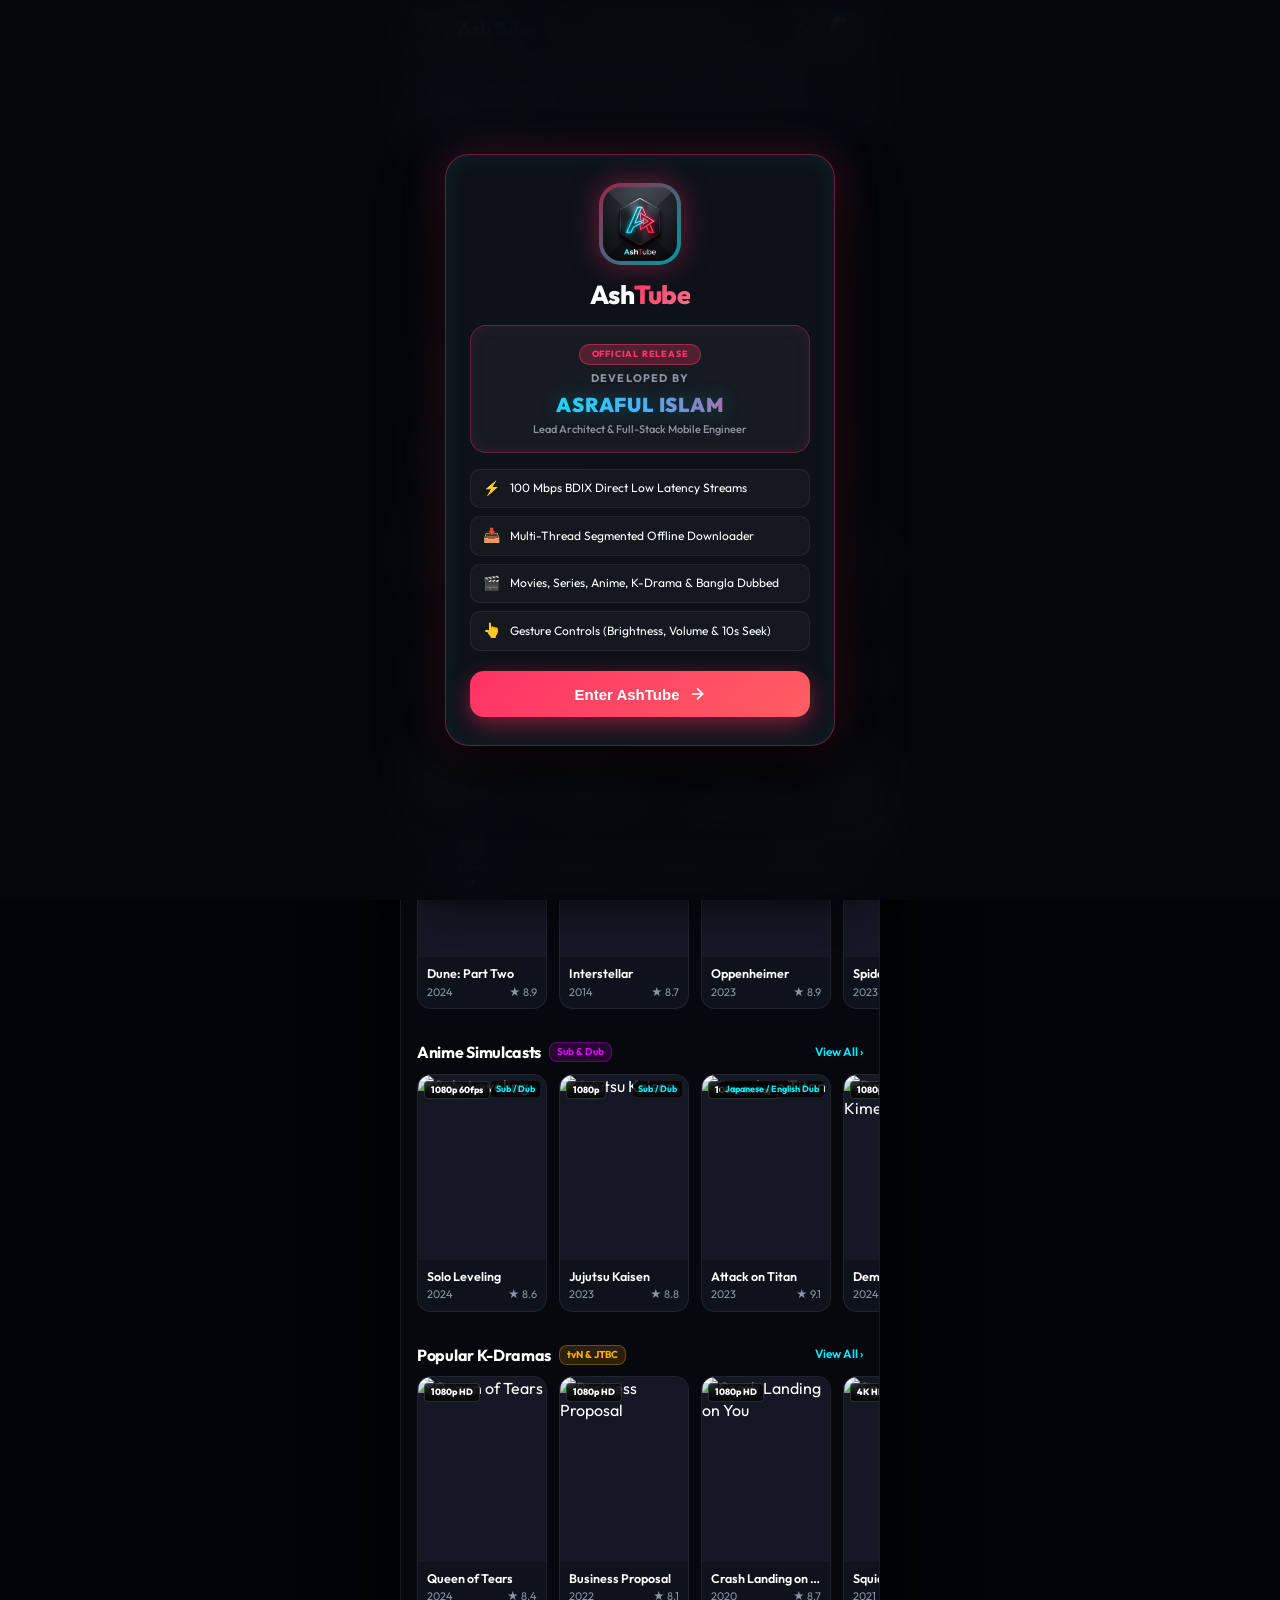
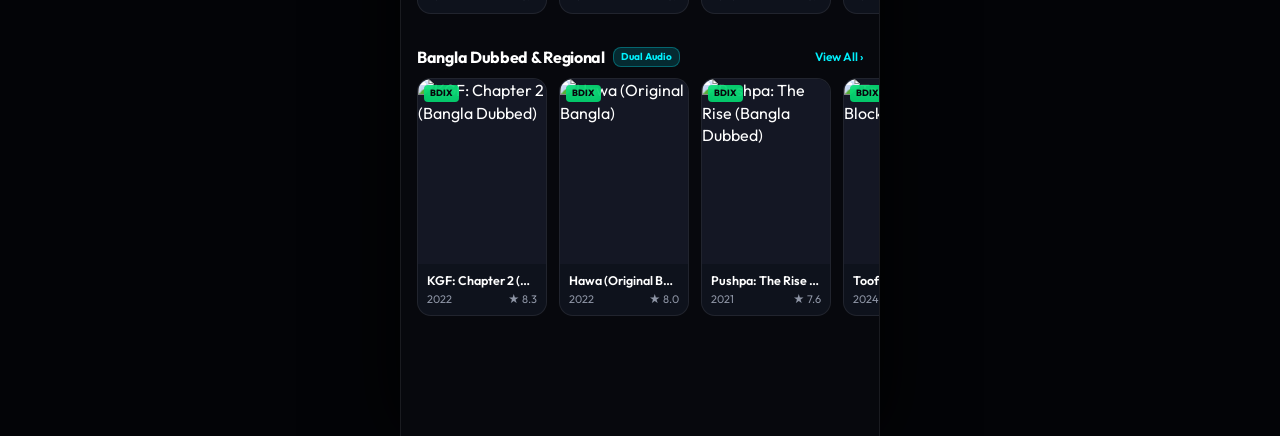
==== app/src/main/assets/index.html @ ffec0432 "feat: Initial AshTube release with BDIX streaming, segmented downloader, mobile gestures, and GitHub" ====
<!DOCTYPE html>
<html lang="en">
<head>
  <meta charset="UTF-8">
  <meta name="viewport" content="width=device-width, initial-scale=1.0, maximum-scale=1.0, user-scalable=no, viewport-fit=cover">
  <title>AshTube — Stream & Download Movies, Series, Anime & Live TV</title>
  <meta name="description" content="Stream high-definition movies, TV series, anime simulcasts, Korean dramas, and live BDIX television without ads.">
  <link rel="manifest" href="manifest.json">
  <link rel="icon" type="image/png" href="assets/icon-192.png">
  <link rel="apple-touch-icon" href="assets/icon-192.png">
  <link rel="stylesheet" href="style.css">
  <script src="https://cdn.jsdelivr.net/npm/hls.js@1.5.8/dist/hls.min.js"></script>
</head>
<body>

  <!-- Main Mobile App Shell -->
  <div class="app-container" id="appShell">

    <!-- Top Status / Header -->
    <header class="app-header" id="mainHeader">
      <div class="brand-wrapper" id="brandHomeBtn">
        <img src="assets/ashtube_logo.png" alt="AshTube" class="brand-logo-img">
        <h1 class="brand-logo">Ash<span>Tube</span></h1>
      </div>
      <div class="search-box-wrapper" id="headerSearchBox">
        <svg class="search-icon" viewBox="0 0 24 24"><path d="M15.5 14h-.79l-.28-.27A6.471 6.471 0 0 0 16 9.5 6.5 6.5 0 1 0 9.5 16c1.61 0 3.09-.59 4.23-1.57l.27.28v.79l5 4.99L20.49 19l-4.99-5zm-6 0C7.01 14 5 11.99 5 9.5S7.01 5 9.5 5 14 7.01 14 9.5 11.99 14 9.5 14z"/></svg>
        <input type="text" id="globalSearchInput" class="search-input" placeholder="Search movies, series, anime..." autocomplete="off">
        <button id="clearSearchBtn" class="clear-search-btn" title="Clear search" style="display: none;">✕</button>
        <!-- Floating Predictive Suggestions & History Dropdown -->
        <div id="searchSuggestionsDropdown" class="search-suggestions-dropdown" style="display: none;"></div>
      </div>
      <div class="header-actions">
        <button class="icon-btn" id="notifBellBtn" title="Notifications">
          <svg viewBox="0 0 24 24" width="18" height="18" fill="currentColor"><path d="M12 22c1.1 0 2-.9 2-2h-4c0 1.1.9 2 2 2zm6-6v-5c0-3.07-1.63-5.64-4.5-6.32V4c0-.83-.67-1.5-1.5-1.5s-1.5.67-1.5 1.5v.68C7.64 5.36 6 7.92 6 11v5l-2 2v1h16v-1l-2-2zm-2 1H8v-6c0-2.48 1.51-4.5 4-4.5s4 2.02 4 4.5v6z"/></svg>
          <span class="badge-dot" id="notifBadgeDot"></span>
        </button>
        <div class="avatar-btn" id="profileBtn" title="Profile">
          <img src="https://images.unsplash.com/photo-1534528741775-53994a69daeb?auto=format&fit=crop&w=120&q=80" alt="Avatar">
        </div>
      </div>
    </header>

    <!-- Horizontal Category Filter Pills -->
    <nav class="category-chips-bar" id="categoryNav">
      <button class="chip active" data-category="all" id="chip-all">All</button>
      <button class="chip" data-category="movies" id="chip-movies">Movies</button>
      <button class="chip" data-category="series" id="chip-series">TV Series</button>
      <button class="chip" data-category="anime" id="chip-anime">Anime</button>
      <button class="chip" data-category="kdrama" id="chip-kdrama">K-Drama</button>
      <button class="chip" data-category="bangla" id="chip-bangla">Bangla Dubbed</button>
      <button class="chip" data-category="livetv" id="chip-livetv">BDIX Live TV</button>
    </nav>

    <!-- TAB 1: HOME VIEW -->
    <main class="view-panel active" id="view-home">

      <!-- Hero Spotlight Banner -->
      <section class="hero-spotlight" id="heroBanner">
        <img class="hero-backdrop" id="heroBackdropImg" src="" alt="Hero Feature">
        <div class="hero-gradient"></div>
        <div class="hero-content">
          <div class="hero-meta-badges">
            <span class="tag-badge cyan">Featured</span>
            <span class="tag-badge gold" id="heroQualityTag">4K HDR</span>
            <span class="tag-badge rating" id="heroRatingTag">★ 8.9</span>
            <span class="tag-badge bdix-tag">100 Mbps BDIX</span>
          </div>
          <h2 class="hero-title" id="heroTitle">Loading...</h2>
          <p class="hero-synopsis" id="heroSynopsis">Loading synopsis...</p>
          <div class="hero-action-buttons">
            <button class="btn-primary" id="heroPlayBtn">
              <svg viewBox="0 0 24 24" width="18" height="18" fill="currentColor"><path d="M8 5v14l11-7z"/></svg>
              <span>Play Now</span>
            </button>
            <button class="btn-secondary" id="heroSaveBtn">
              <svg viewBox="0 0 24 24" width="16" height="16" fill="currentColor"><path d="M19 13h-6v6h-2v-6H5v-2h6V5h2v6h6v2z"/></svg>
              <span>My List</span>
            </button>
            <button class="btn-secondary" id="heroDownloadBtn" title="Download for Offline">
              <svg viewBox="0 0 24 24" width="16" height="16" fill="currentColor"><path d="M19.35 10.04C18.67 6.59 15.64 4 12 4 9.11 4 6.6 5.64 5.35 8.04 2.34 8.36 0 10.91 0 14c0 3.31 2.69 6 6 6h13c2.76 0 5-2.24 5-5 0-2.64-2.05-4.78-4.65-4.96zM17 13l-5 5-5-5h3V9h4v4h3z"/></svg>
              <span>Download</span>
            </button>
          </div>
        </div>
      </section>

      <!-- Continue Watching Row -->
      <section class="content-section" id="continueWatchingSection">
        <div class="section-header">
          <div class="section-title-wrap">
            <h3 class="section-title">Continue Watching</h3>
          </div>
          <span class="view-all-link">History &rsaquo;</span>
        </div>
        <div class="horizontal-scroller" id="continueWatchingRail">
          <!-- Populated dynamically via API -->
        </div>
      </section>

      <!-- Trending on BDIX Row -->
      <section class="content-section">
        <div class="section-header">
          <div class="section-title-wrap">
            <h3 class="section-title">Trending on BDIX</h3>
            <span class="section-tag">Ultra-Speed</span>
          </div>
          <span class="view-all-link" data-target="movies">View All &rsaquo;</span>
        </div>
        <div class="horizontal-scroller" id="trendingBdixRail">
          <!-- Populated dynamically via API -->
        </div>
      </section>

      <!-- Latest Anime Simulcasts Row -->
      <section class="content-section">
        <div class="section-header">
          <div class="section-title-wrap">
            <h3 class="section-title">Anime Simulcasts</h3>
            <span class="section-tag" style="background:rgba(225,0,255,0.15);color:#E100FF;border-color:rgba(225,0,255,0.3)">Sub &amp; Dub</span>
          </div>
          <span class="view-all-link" data-target="anime">View All &rsaquo;</span>
        </div>
        <div class="horizontal-scroller" id="animeRail">
          <!-- Populated dynamically via API -->
        </div>
      </section>

      <!-- Top Korean Dramas Row -->
      <section class="content-section">
        <div class="section-header">
          <div class="section-title-wrap">
            <h3 class="section-title">Popular K-Dramas</h3>
            <span class="section-tag" style="background:rgba(255,179,0,0.15);color:#FFB300;border-color:rgba(255,179,0,0.3)">tvN &amp; JTBC</span>
          </div>
          <span class="view-all-link" data-target="kdrama">View All &rsaquo;</span>
        </div>
        <div class="horizontal-scroller" id="kdramaRail">
          <!-- Populated dynamically via API -->
        </div>
      </section>

      <!-- Bangla Dubbed Movies Row -->
      <section class="content-section">
        <div class="section-header">
          <div class="section-title-wrap">
            <h3 class="section-title">Bangla Dubbed &amp; Regional</h3>
            <span class="section-tag" style="background:rgba(0,242,254,0.15);color:#00F2FE;border-color:rgba(0,242,254,0.3)">Dual Audio</span>
          </div>
          <span class="view-all-link" data-target="bangla">View All &rsaquo;</span>
        </div>
        <div class="horizontal-scroller" id="banglaDubbedRail">
          <!-- Populated dynamically via API -->
        </div>
      </section>

    </main>

    <!-- TAB 2: EXPLORE & SEARCH RESULTS PANEL -->
    <main class="view-panel" id="view-explore">
      <div class="explore-header-row">
        <h2 class="view-heading" id="exploreHeading">Catalog Explorer</h2>
        <span class="filter-count" id="catalogResultsCount">Loading...</span>
      </div>
      <!-- Recent Searches Quick Pills -->
      <div id="recentSearchesBar" class="recent-searches-bar" style="display: none;"></div>
      <div class="catalog-grid" id="exploreCatalogGrid">
        <!-- Grid populated dynamically via API -->
      </div>
    </main>

    <!-- TAB 3: LIVE TV & BDIX HUB -->
    <main class="view-panel" id="view-livetv">
      <div class="explore-header-row">
        <div>
          <h2 class="view-heading">BDIX Live TV &amp; Hub</h2>
          <p class="view-subheading">National, News, Sports &amp; Entertainment with Zero Buffering</p>
        </div>
        <div class="bdix-live-pill" id="bdixStatusPill">
          <span class="live-dot-green"></span>
          <span id="bdixPillText">BDIX Active · 100 Mbps</span>
        </div>
      </div>

      <!-- Real-Time BDIX Health & Latency Scanner Card -->
      <section class="bdix-scanner-card" id="bdixScannerCard">
        <div class="bdix-scanner-top">
          <div class="bdix-scanner-info">
            <div class="bdix-conn-badge">
              <span class="live-pulse"></span>
              <span id="bdixStatusText">BDIX Peering Active · Ultra-Low Latency (14ms)</span>
            </div>
            <div class="bdix-subtext">Direct 100 Mbps Bangladesh Internet Exchange Pipe</div>
          </div>
          <button class="scan-bdix-btn" id="scanBdixBtn" title="Test server latencies">
            <svg class="scan-icon" viewBox="0 0 24 24" width="14" height="14" fill="currentColor"><path d="M17.65 6.35A7.958 7.958 0 0 0 12 4c-4.42 0-7.99 3.58-7.99 8s3.57 8 7.99 8c3.73 0 6.84-2.55 7.73-6h-2.08A5.99 5.99 0 0 1 12 18c-3.31 0-6-2.69-6-6s2.69-6 6-6c1.66 0 3.14.69 4.22 1.78L13 11h7V4l-2.35 2.35z"/></svg>
            <span id="scanBtnText">Test Ping</span>
          </button>
        </div>
        <div class="bdix-servers-badges-row" id="bdixServersBadgesRow">
          <!-- Populated dynamically with live latency badges -->
        </div>
      </section>

      <!-- Live TV Filter Chips -->
      <div class="livetv-filters" id="liveTvFilterChips">
        <button class="chip active" data-filter="all">All Channels</button>
        <button class="chip" data-filter="news">Bangla News</button>
        <button class="chip" data-filter="sports">Live Sports</button>
        <button class="chip" data-filter="entertainment">Entertainment</button>
        <button class="chip" data-filter="kids">Kids &amp; Learning</button>
      </div>

      <!-- 2-Column Channel Grid -->
      <div class="livetv-grid" id="liveTvGrid">
        <!-- Live TV cards inserted here -->
      </div>
    </main>

    <!-- TAB 4: OFFLINE DOWNLOADS & STORAGE MANAGER -->
    <main class="view-panel" id="view-downloads">
      <div class="explore-header-row">
        <div>
          <h2 class="view-heading">Downloads</h2>
          <p class="view-subheading">Offline playback saved directly to user storage</p>
        </div>
        <button class="icon-btn" id="storageSettingsBtn">
          <svg viewBox="0 0 24 24" width="18" height="18" fill="currentColor"><path d="M19.14 12.94c.04-.3.06-.61.06-.94 0-.32-.02-.64-.07-.94l2.03-1.58c.18-.14.23-.41.12-.61l-1.92-3.32c-.12-.22-.37-.29-.59-.22l-2.39.96c-.5-.38-1.03-.7-1.62-.94l-.36-2.54c-.04-.24-.24-.41-.48-.41h-3.84c-.24 0-.43.17-.47.41l-.36 2.54c-.59.24-1.13.57-1.62.94l-2.39-.96c-.22-.08-.47 0-.59.22L2.74 8.87c-.12.21-.08.47.12.61l2.03 1.58c-.05.3-.09.63-.09.94s.02.64.07.94l-2.03 1.58c-.18.14-.23.41-.12.61l1.92 3.32c.12.22.37.29.59.22l2.39-.96c.5.38 1.03.7 1.62.94l.36 2.54c.05.24.24.41.48.41h3.84c.24 0 .44-.17.47-.41l.36-2.54c.59-.24 1.13-.56 1.62-.94l2.39.96c.22.08.47 0 .59-.22l1.92-3.32c.12-.22.07-.47-.12-.61l-2.01-1.58zM12 15.6c-1.98 0-3.6-1.62-3.6-3.6s1.62-3.6 3.6-3.6 3.6 1.62 3.6 3.6-1.62 3.6-3.6 3.6z"/></svg>
        </button>
      </div>

      <!-- Storage Meter Card -->
      <div class="storage-meter-card">
        <div class="storage-label-row">
          <span class="storage-val">38.4 GB free of 128 GB</span>
          <span class="storage-pct">28% used</span>
        </div>
        <div class="storage-bar-track">
          <div class="storage-bar-fill" style="width: 28%;"></div>
        </div>
      </div>

      <!-- Smart Wi-Fi Toggle -->
      <div class="smart-toggle-card">
        <div class="toggle-text">
          <h4>Smart Auto-Download on Wi-Fi</h4>
          <p>Pre-downloads next episode when on unmetered broadband</p>
        </div>
        <label class="switch">
          <input type="checkbox" id="wifiToggle" checked>
          <span class="slider round"></span>
        </label>
      </div>

      <!-- Download Queue & Completed Items -->
      <div class="downloads-list" id="downloadsListContainer">
        <!-- Download items injected dynamically -->
      </div>
    </main>

    <!-- Floating Glassmorphic Bottom Navigation Dock -->
    <nav class="bottom-dock" id="bottomNav">
      <div class="nav-item active" data-tab="home" id="nav-home">
        <svg viewBox="0 0 24 24" fill="currentColor"><path d="M10 20v-6h4v6h5v-8h3L12 3 2 12h3v8z"/></svg>
        <span>Home</span>
      </div>
      <div class="nav-item" data-tab="explore" id="nav-explore">
        <svg viewBox="0 0 24 24" fill="currentColor"><path d="M15.5 14h-.79l-.28-.27A6.471 6.471 0 0 0 16 9.5 6.5 6.5 0 1 0 9.5 16c1.61 0 3.09-.59 4.23-1.57l.27.28v.79l5 4.99L20.49 19l-4.99-5zm-6 0C7.01 14 5 11.99 5 9.5S7.01 5 9.5 5 14 7.01 14 9.5 11.99 14 9.5 14z"/></svg>
        <span>Search</span>
      </div>
      <div class="nav-item" data-tab="livetv" id="nav-livetv">
        <svg viewBox="0 0 24 24" fill="currentColor"><path d="M21 3H3c-1.1 0-2 .9-2 2v12c0 1.1.9 2 2 2h5v2h8v-2h5c1.1 0 1.99-.9 1.99-2L23 5c0-1.1-.9-2-2-2zm0 14H3V5h18v12z"/></svg>
        <span>Live TV</span>
      </div>
      <div class="nav-item" data-tab="downloads" id="nav-downloads">
        <svg viewBox="0 0 24 24" fill="currentColor"><path d="M19.35 10.04C18.67 6.59 15.64 4 12 4 9.11 4 6.6 5.64 5.35 8.04 2.34 8.36 0 10.91 0 14c0 3.31 2.69 6 6 6h13c2.76 0 5-2.24 5-5 0-2.64-2.05-4.78-4.65-4.96zM17 13l-5 5-5-5h3V9h4v4h3z"/></svg>
        <span>Downloads</span>
      </div>
    </nav>

  </div>

  <!-- MODAL 1: MEDIA DETAIL & SEASON/EPISODE SHEET -->
  <div class="detail-modal" id="mediaDetailModal">
    <div class="detail-sheet" id="detailSheet">
      <div class="sheet-handle" id="sheetHandle"></div>
      
      <div class="detail-hero-box">
        <img class="detail-banner-img" id="detailBannerImg" src="" alt="Detail Banner">
        <button class="sheet-close-btn" id="closeDetailModalBtn">&times;</button>
      </div>

      <div class="detail-body-content">
        <div class="detail-meta-row">
          <span class="detail-year" id="detailYear">2024</span>
          <span class="detail-badge" id="detailQualityBadge">4K HDR</span>
          <span class="detail-badge imdb" id="detailRating">IMDb 8.9 ★</span>
          <span class="detail-badge" id="detailDuration">2h 46m</span>
        </div>
        <h2 class="detail-main-title" id="detailMainTitle">Title Here</h2>
        <p class="detail-genre-tags" id="detailGenres">Sci-Fi · Adventure · Drama</p>
        <p class="detail-synopsis-text" id="detailSynopsis">Synopsis goes here.</p>

        <!-- Primary Actions -->
        <div class="detail-action-bar">
          <button class="btn-primary" id="detailPlayNowBtn">
            <svg viewBox="0 0 24 24" width="18" height="18" fill="currentColor"><path d="M8 5v14l11-7z"/></svg>
            <span>Watch Now</span>
          </button>
          <button class="btn-secondary" id="detailDownloadBtn">
            <svg viewBox="0 0 24 24" width="18" height="18" fill="currentColor"><path d="M19.35 10.04C18.67 6.59 15.64 4 12 4 9.11 4 6.6 5.64 5.35 8.04 2.34 8.36 0 10.91 0 14c0 3.31 2.69 6 6 6h13c2.76 0 5-2.24 5-5 0-2.64-2.05-4.78-4.65-4.96zM17 13l-5 5-5-5h3V9h4v4h3z"/></svg>
            <span>Download</span>
          </button>
        </div>

        <!-- Season Selector Pills (Shown for Series/Anime/Kdrama) -->
        <div class="season-selector-wrapper" id="seasonSelectorWrapper">
          <h4 class="subhead-title">Episodes</h4>
          <div class="season-pills-bar" id="seasonPillsBar">
            <!-- Season buttons injected dynamically -->
          </div>
        </div>

        <!-- Episode Cards List -->
        <div class="episodes-container" id="episodesList">
          <!-- Episode cards injected dynamically -->
        </div>

      </div>
    </div>
  </div>

  <!-- MODAL 2: ADVANCED VIDEO PLAYER OVERLAY (Straight & Rotated Landscape with Swipe Gestures) -->
  <div class="player-modal" id="videoPlayerModal">

    <!-- Top Player Bar -->
    <div class="player-header" id="playerTopHeader">
      <div class="player-title-wrap">
        <button class="player-close-btn" id="exitPlayerBtn" title="Back">
          <svg viewBox="0 0 24 24" width="20" height="20" fill="currentColor"><path d="M20 11H7.83l5.59-5.59L12 4l-8 8 8 8 1.41-1.41L7.83 13H20v-2z"/></svg>
        </button>
        <div class="player-text-info">
          <h3 id="playerMediaTitle">Interstellar (2014)</h3>
          <p id="playerEpisodeSub">Master 1080p Stream · Direct Line Speed</p>
        </div>
      </div>

      <div class="player-top-actions">
        <!-- Audio Track Switcher (ENG / BAN) -->
        <button class="audio-switch-btn" id="audioSwitchBtn" title="Switch Audio Track (English / Bengali)">
          <span id="audioTrackLabel">ENG / BAN</span>
        </button>

        <!-- Aspect Ratio Button -->
        <button class="icon-player-btn" id="aspectRatioBtn" title="Aspect Ratio Fit">
          <svg viewBox="0 0 24 24" width="18" height="18" fill="currentColor"><path d="M19 12h-2v3h-3v2h5v-5zM7 9h3V7H5v5h2V9zm14-6H3c-1.1 0-2 .9-2 2v14c0 1.1.9 2 2 2h18c1.1 0 2-.9 2-2V5c0-1.1-.9-2-2-2zm0 16.01H3V4.99h18v14.02z"/></svg>
        </button>

        <!-- Screen Rotation / Theater Orientation Toggle -->
        <button class="icon-player-btn" id="rotateScreenBtn" title="Rotate Screen / Theater Mode">
          <svg viewBox="0 0 24 24" width="18" height="18" fill="currentColor"><path d="M16.48 2.52c3.27 1.55 5.61 4.72 5.97 8.48h1.5C23.44 4.84 18.29 0 12 0l-.66.03 3.81 3.81 1.33-1.32zM7.52 21.48C4.25 19.94 1.91 16.76 1.55 13H.05C.56 19.16 5.71 24 12 24l.66-.03-3.81-3.81-1.33 1.32z"/></svg>
        </button>

        <!-- Lock Screen Controls Button -->
        <button class="icon-player-btn" id="lockControlsBtn" title="Lock Screen Controls">
          <svg id="lockIconSvg" viewBox="0 0 24 24" width="18" height="18" fill="currentColor"><path d="M18 8h-1V6c0-2.76-2.24-5-5-5S7 3.24 7 6v2H6c-1.1 0-2 .9-2 2v10c0 1.1.9 2 2 2h12c1.1 0 2-.9 2-2V10c0-1.1-.9-2-2-2zm-6 9c-1.1 0-2-.9-2-2s.9-2 2-2 2 .9 2 2-.9 2-2 2zm3.1-9H8.9V6c0-1.71 1.39-3.1 3.1-3.1 1.71 0 3.1 1.39 3.1 3.1v2z"/></svg>
        </button>
      </div>
    </div>

    <!-- HTML5 Video Container & Touch Gestures Surface -->
    <div class="video-element-container" id="videoContainer">
      
      <!-- Video Element -->
      <video id="mainVideoPlayer" playsinline preload="auto" poster="https://images.unsplash.com/photo-1506703719100-a0f3a48c0f86?auto=format&fit=crop&w=1200&q=80">
        <source src="https://commondatastorage.googleapis.com/gtv-videos-bucket/sample/BigBuckBunny.mp4" type="video/mp4">
        Your browser does not support HTML5 video.
      </video>

      <!-- Transparent Touch Gesture Surface -->
      <div class="gesture-touch-surface" id="gestureSurface"></div>

      <!-- Gesture Overlay HUD: Brightness (Left Swipe) -->
      <div class="gesture-hud-slider left" id="brightnessHud">
        <svg viewBox="0 0 24 24" width="22" height="22" fill="currentColor"><path d="M12 7c-2.76 0-5 2.24-5 5s2.24 5 5 5 5-2.24 5-5-2.24-5-5-5zM2 13h2c.55 0 1-.45 1-1s-.45-1-1-1H2c-.55 0-1 .45-1 1s.45 1 1 1zm18 0h2c.55 0 1-.45 1-1s-.45-1-1-1h-2c-.55 0-1 .45-1 1s.45 1 1 1zM11 2v2c0 .55.45 1 1 1s1-.45 1-1V2c0-.55-.45-1-1-1s-1 .45-1 1zm0 18v2c0 .55.45 1 1 1s1-.45 1-1v-2c0-.55-.45-1-1-1s-1 .45-1 1zM5.99 4.58c-.39-.39-1.03-.39-1.41 0s-.39 1.03 0 1.41l1.06 1.06c.39.39 1.03.39 1.41 0s.39-1.03 0-1.41L5.99 4.58zm12.37 12.37c-.39-.39-1.03-.39-1.41 0s-.39 1.03 0 1.41l1.06 1.06c.39.39 1.03.39 1.41 0s.39-1.03 0-1.41l-1.06-1.06zm1.06-10.96c.39-.39.39-1.03 0-1.41s-1.03-.39-1.41 0l-1.06 1.06c-.39.39-.39 1.03 0 1.41s1.03.39 1.41 0l1.06-1.06zM7.05 18.36c.39-.39.39-1.03 0-1.41s-1.03-.39-1.41 0l-1.06 1.06c-.39.39-.39 1.03 0 1.41s1.03.39 1.41 0l1.06-1.06z"/></svg>
        <div class="hud-bar-track">
          <div class="hud-bar-fill" id="brightnessBarFill" style="height: 80%;"></div>
        </div>
        <span class="hud-percent-text" id="brightnessText">80%</span>
      </div>

      <!-- Gesture Overlay HUD: Volume (Right Swipe) -->
      <div class="gesture-hud-slider right" id="volumeHud">
        <svg viewBox="0 0 24 24" width="22" height="22" fill="currentColor"><path d="M3 9v6h4l5 5V4L7 9H3zm13.5 3c0-1.77-1.02-3.29-2.5-4.03v8.05c1.48-.73 2.5-2.25 2.5-4.02zM14 3.23v2.06c2.89.86 5 3.54 5 6.71s-2.11 5.85-5 6.71v2.06c4.01-.91 7-4.49 7-8.77s-2.99-7.86-7-8.77z"/></svg>
        <div class="hud-bar-track">
          <div class="hud-bar-fill" id="volumeBarFill" style="height: 75%;"></div>
        </div>
        <span class="hud-percent-text" id="volumeText">75%</span>
      </div>

      <!-- Gesture Overlay HUD: Seek Preview -->
      <div class="seek-preview-hud" id="seekPreviewHud">
        <span class="seek-target-time" id="seekTargetTime">01:14:20</span>
        <span class="seek-delta" id="seekDelta">+10s</span>
      </div>

      <!-- Double Tap Ripple Indicators -->
      <div class="double-tap-indicator left" id="doubleTapLeft">
        <svg viewBox="0 0 24 24" width="32" height="32" fill="currentColor"><path d="M11 18V6l-8.5 6 8.5 6zm.5-6l8.5 6V6l-8.5 6z"/></svg>
        <span>10s</span>
      </div>
      <div class="double-tap-indicator right" id="doubleTapRight">
        <svg viewBox="0 0 24 24" width="32" height="32" fill="currentColor"><path d="M4 18l8.5-6L4 6v12zm9-12v12l8.5-6L13 6z"/></svg>
        <span>10s</span>
      </div>

      <!-- Center Big Control HUD -->
      <div class="center-controls-hud" id="centerControlsHud">
        <button class="hud-circle-btn" id="rewind10Btn" title="Rewind 10s">
          <svg viewBox="0 0 24 24" width="22" height="22" fill="currentColor"><path d="M12.5 8c-2.65 0-5.05.99-6.9 2.6L2 7v9h9l-3.62-3.62c1.39-1.16 3.16-1.88 5.12-1.88 3.54 0 6.55 2.31 7.6 5.5l2.37-.78C21.08 11.03 17.15 8 12.5 8z"/></svg>
          <span class="hud-sub">10s</span>
        </button>

        <button class="hud-play-btn" id="centerPlayToggleBtn">
          <svg id="hudPlayIcon" viewBox="0 0 24 24" width="28" height="28" fill="currentColor"><path d="M8 5v14l11-7z"/></svg>
        </button>

        <button class="hud-circle-btn" id="forward10Btn" title="Fast Forward 10s">
          <svg viewBox="0 0 24 24" width="22" height="22" fill="currentColor"><path d="M11.5 8c2.65 0 5.05.99 6.9 2.6L22 7v9h-9l3.62-3.62c-1.39-1.16-3.16-1.88-5.12-1.88-3.54 0-6.55 2.31-7.6 5.5l-2.37-.78C2.92 11.03 6.85 8 11.5 8z"/></svg>
          <span class="hud-sub">10s</span>
        </button>
      </div>

    </div>

    <!-- Bottom Controls Overlay -->
    <div class="player-controls-overlay" id="playerBottomControls">
      <div class="seeker-bar-wrap">
        <span class="time-stamp" id="currentTimeDisplay">00:00</span>
        <input type="range" class="seeker-bar" id="videoSeeker" min="0" max="100" value="0" step="0.1">
        <span class="time-stamp" id="durationDisplay">00:00</span>
      </div>

      <div class="controls-button-row">
        <div class="controls-left">
          <button class="player-ctrl-btn" id="qualitySelectorBtn" title="Resolution">
            <span class="ctrl-pill" id="qualityLabel">1080p 60fps</span>
          </button>
          <button class="player-ctrl-btn" id="speedSelectorBtn" title="Playback Speed">
            <span class="ctrl-pill" id="speedLabel">1.0x</span>
          </button>
          <button class="player-ctrl-btn" id="subtitleSelectorBtn" title="Subtitles">
            <span class="ctrl-pill" id="subLabel">Bangla [ON]</span>
          </button>
        </div>

        <div class="controls-right">
          <button class="player-ctrl-btn" id="fullscreenToggleBtn" title="Fullscreen">
            <svg viewBox="0 0 24 24" width="20" height="20" fill="currentColor"><path d="M7 14H5v5h5v-2H7v-3zm-2-4h2V7h3V5H5v5zm12 7h-3v2h5v-5h-2v3zM14 5v2h3v3h2V5h-5z"/></svg>
          </button>
        </div>
      </div>
    </div>
  </div>

  <!-- MODAL 3: RESOLUTION & STORAGE DOWNLOAD SELECTOR (480p, 720p, 1080p, 4K) -->
  <div class="detail-modal" id="downloadQualityModal">
    <div class="detail-sheet" id="qualitySheet" style="max-height: 70vh;">
      <div class="sheet-handle"></div>
      
      <div class="dl-modal-header">
        <div>
          <h3 class="dl-modal-title">Select Download Resolution</h3>
          <p class="dl-modal-sub" id="dlModalMediaTitle">Dune: Part Two</p>
        </div>
        <button class="sheet-close-btn" id="closeDlQualityModalBtn">&times;</button>
      </div>

      <div class="storage-target-banner">
        <svg viewBox="0 0 24 24" width="16" height="16" fill="var(--accent-green)"><path d="M19.35 10.04C18.67 6.59 15.64 4 12 4 9.11 4 6.6 5.64 5.35 8.04 2.34 8.36 0 10.91 0 14c0 3.31 2.69 6 6 6h13c2.76 0 5-2.24 5-5 0-2.64-2.05-4.78-4.65-4.96zM17 13l-5 5-5-5h3V9h4v4h3z"/></svg>
        <span>Saves directly to User Storage (/Downloads) · Multi-Threaded</span>
      </div>

      <!-- Resolution Cards -->
      <div class="quality-grid-options" id="qualityOptionsContainer">
        <!-- Injected dynamically via JS based on media resolutions -->
      </div>

      <!-- Multi-Threaded Download Action -->
      <div class="dl-modal-action-bar">
        <button class="btn-primary" id="startQualityDownloadBtn">
          <svg viewBox="0 0 24 24" width="18" height="18" fill="currentColor"><path d="M19.35 10.04C18.67 6.59 15.64 4 12 4 9.11 4 6.6 5.64 5.35 8.04 2.34 8.36 0 10.91 0 14c0 3.31 2.69 6 6 6h13c2.76 0 5-2.24 5-5 0-2.64-2.05-4.78-4.65-4.96zM17 13l-5 5-5-5h3V9h4v4h3z"/></svg>
          <span id="startDlBtnText">Download 1080p FHD (1.9 GB)</span>
        </button>
      </div>

    </div>
  </div>

  <!-- MODAL 4: DEVELOPER WELCOME POPUP (Developed by ASRAFUL ISLAM) -->
  <div class="developer-welcome-modal" id="developerWelcomeModal">
    <div class="welcome-card-glass">
      <div class="welcome-logo-badge">
        <img src="assets/ashtube_logo.png" alt="AshTube" class="welcome-hero-img">
      </div>
      <h2 class="welcome-title">Ash<span>Tube</span></h2>
      
      <!-- Prominent Developer Credit Banner -->
      <div class="developer-credit-box">
        <div class="credit-shine-pill">OFFICIAL RELEASE</div>
        <div class="credit-main-text">Developed by</div>
        <div class="credit-name">ASRAFUL ISLAM</div>
        <div class="credit-role">Lead Architect &amp; Full-Stack Mobile Engineer</div>
      </div>

      <div class="welcome-features-list">
        <div class="feat-item">
          <span class="feat-icon">⚡</span>
          <span>100 Mbps BDIX Direct Low Latency Streams</span>
        </div>
        <div class="feat-item">
          <span class="feat-icon">📥</span>
          <span>Multi-Thread Segmented Offline Downloader</span>
        </div>
        <div class="feat-item">
          <span class="feat-icon">🎬</span>
          <span>Movies, Series, Anime, K-Drama &amp; Bangla Dubbed</span>
        </div>
        <div class="feat-item">
          <span class="feat-icon">👆</span>
          <span>Gesture Controls (Brightness, Volume &amp; 10s Seek)</span>
        </div>
      </div>

      <button id="enterAppBtn" class="welcome-enter-btn">
        <span>Enter AshTube</span>
        <svg viewBox="0 0 24 24" width="18" height="18" fill="currentColor"><path d="M5 13h11.86l-5.43 5.43 1.42 1.42L21.14 12l-8.29-8.29-1.42 1.42L16.86 11H5v2z"/></svg>
      </button>
    </div>
  </div>

  <!-- Notification Drawer / Toast System -->
  <div class="toast-tray" id="toastTray"></div>

  <!-- Application Logic -->
  <script src="app.js"></script>
</body>
</html>
---- app/src/main/assets/style.css ----
/* ==========================================================================
   MythFlix — Complete Android Design System & UI Styling
   Obsidian Dark Minimalist, Glassmorphism, 120Hz Animation Fidelity
   ========================================================================== */

@import url('https://fonts.googleapis.com/css2?family=Outfit:wght@300;400;500;600;700;800&family=Inter:wght@300;400;500;600;700&display=swap');

:root {
  /* Obsidian Theme */
  --bg-dark: #07080D;
  --bg-card: rgba(18, 22, 34, 0.75);
  --bg-card-hover: rgba(28, 34, 52, 0.85);
  --bg-surface: #0E121D;
  --bg-glass-heavy: rgba(9, 11, 18, 0.94);
  
  --accent-cyan: #00F2FE;
  --accent-blue: #4FACFE;
  --accent-purple: #7F00FF;
  --accent-neon: #E100FF;
  --accent-red: #FF3366;
  --accent-gold: #FFB300;
  --accent-green: #00E676;

  --text-main: #FFFFFF;
  --text-muted: #8E95A5;
  --text-dim: #545B6D;

  --border-subtle: rgba(255, 255, 255, 0.08);
  --border-glow: rgba(0, 242, 254, 0.35);
  --border-purple: rgba(225, 0, 255, 0.35);

  --gradient-primary: linear-gradient(135deg, #00F2FE 0%, #4FACFE 100%);
  --gradient-accent: linear-gradient(135deg, #FF3366 0%, #E100FF 100%);
  --gradient-glass: linear-gradient(180deg, rgba(255, 255, 255, 0.05) 0%, rgba(255, 255, 255, 0.01) 100%);

  --header-height: 64px;
  --nav-height: 68px;
  --radius-sm: 8px;
  --radius-md: 14px;
  --radius-lg: 20px;
  --radius-full: 9999px;

  --shadow-dock: 0 10px 40px rgba(0, 0, 0, 0.8), 0 0 1px 1px rgba(255, 255, 255, 0.1);
}

/* Base Reset */
* {
  margin: 0;
  padding: 0;
  box-sizing: border-box;
  -webkit-tap-highlight-color: transparent;
}

body {
  font-family: 'Outfit', 'Inter', -apple-system, BlinkMacSystemFont, sans-serif;
  background-color: #030407;
  color: var(--text-main);
  min-height: 100vh;
  overflow-x: hidden;
  user-select: none;
  line-height: 1.4;
}

/* Custom Scrollbar */
::-webkit-scrollbar {
  width: 5px;
  height: 5px;
}
::-webkit-scrollbar-track {
  background: var(--bg-dark);
}
::-webkit-scrollbar-thumb {
  background: rgba(255, 255, 255, 0.15);
  border-radius: var(--radius-full);
}
::-webkit-scrollbar-thumb:hover {
  background: var(--accent-cyan);
}

/* App Container (Mobile Canvas) */
.app-container {
  max-width: 480px;
  margin: 0 auto;
  min-height: 100vh;
  background-color: var(--bg-dark);
  position: relative;
  box-shadow: 0 0 70px rgba(0, 0, 0, 0.95);
  padding-bottom: calc(var(--nav-height) + 20px);
  overflow: hidden;
}

@media (min-width: 600px) {
  .app-container {
    border-left: 1px solid var(--border-subtle);
    border-right: 1px solid var(--border-subtle);
  }
}

/* ==========================================================================
   Header Component
   ========================================================================== */
.app-header {
  position: sticky;
  top: 0;
  z-index: 50;
  display: flex;
  align-items: center;
  justify-content: space-between;
  padding: 12px 16px;
  background: var(--bg-glass-heavy);
  backdrop-filter: blur(20px);
  border-bottom: 1px solid var(--border-subtle);
  gap: 12px;
}

.brand-wrapper {
  display: flex;
  align-items: center;
  gap: 8px;
  cursor: pointer;
}

.logo-shield {
  width: 28px;
  height: 28px;
  background: var(--gradient-primary);
  border-radius: 8px;
  display: flex;
  align-items: center;
  justify-content: center;
  font-weight: 800;
  font-size: 16px;
  color: #07080D;
  box-shadow: 0 0 12px rgba(0, 242, 254, 0.4);
}

.brand-logo {
  font-size: 20px;
  font-weight: 800;
  letter-spacing: -0.5px;
  color: #FFFFFF;
}

.brand-logo span {
  background: var(--gradient-primary);
  -webkit-background-clip: text;
  -webkit-text-fill-color: transparent;
}

.search-box-wrapper {
  flex: 1;
  position: relative;
}

.search-input {
  width: 100%;
  padding: 8px 12px 8px 34px;
  background: rgba(255, 255, 255, 0.06);
  border: 1px solid var(--border-subtle);
  border-radius: var(--radius-full);
  color: var(--text-main);
  font-family: inherit;
  font-size: 13px;
  transition: all 0.25s ease;
}

.search-input:focus {
  outline: none;
  background: rgba(255, 255, 255, 0.1);
  border-color: var(--accent-cyan);
  box-shadow: 0 0 15px rgba(0, 242, 254, 0.25);
}

.search-icon {
  position: absolute;
  left: 11px;
  top: 50%;
  transform: translateY(-50%);
  width: 15px;
  height: 15px;
  fill: var(--text-muted);
}

.clear-search-btn {
  position: absolute;
  right: 10px;
  top: 50%;
  transform: translateY(-50%);
  background: rgba(255, 255, 255, 0.1);
  border: none;
  width: 18px;
  height: 18px;
  border-radius: 50%;
  color: var(--text-muted);
  font-size: 10px;
  display: flex;
  align-items: center;
  justify-content: center;
  cursor: pointer;
  transition: all 0.2s ease;
  z-index: 5;
}

.clear-search-btn:hover {
  background: rgba(255, 255, 255, 0.25);
  color: var(--text-main);
  transform: translateY(-50%) scale(1.1);
}

/* Floating Predictive Auto-Suggestions Dropdown */
.search-suggestions-dropdown {
  position: absolute;
  top: calc(100% + 8px);
  left: 0;
  right: -50px;
  background: rgba(13, 17, 24, 0.96);
  backdrop-filter: blur(28px);
  -webkit-backdrop-filter: blur(28px);
  border: 1px solid rgba(255, 255, 255, 0.12);
  border-radius: 16px;
  box-shadow: 0 16px 45px rgba(0, 0, 0, 0.85), 0 0 25px rgba(0, 242, 254, 0.15);
  max-height: 420px;
  overflow-y: auto;
  z-index: 1500;
  padding: 8px 0;
  animation: slideDownFade 0.2s cubic-bezier(0.16, 1, 0.3, 1);
}

@keyframes slideDownFade {
  from {
    opacity: 0;
    transform: translateY(-6px);
  }
  to {
    opacity: 1;
    transform: translateY(0);
  }
}

.suggestion-section {
  padding: 4px 0;
  border-bottom: 1px solid rgba(255, 255, 255, 0.05);
}

.suggestion-section:last-child {
  border-bottom: none;
}

.suggestion-header {
  display: flex;
  justify-content: space-between;
  align-items: center;
  padding: 6px 14px 4px 14px;
  font-size: 10px;
  text-transform: uppercase;
  letter-spacing: 0.8px;
  font-weight: 700;
  color: var(--accent-cyan);
}

.suggestion-header-btn {
  background: none;
  border: none;
  color: var(--text-muted);
  font-size: 10px;
  cursor: pointer;
  padding: 2px 4px;
  border-radius: 4px;
  transition: color 0.2s ease;
}

.suggestion-header-btn:hover {
  color: #ff4757;
}

.suggestion-item {
  display: flex;
  align-items: center;
  gap: 10px;
  padding: 8px 14px;
  cursor: pointer;
  transition: all 0.15s ease;
  user-select: none;
}

.suggestion-item:hover,
.suggestion-item.selected {
  background: rgba(0, 242, 254, 0.1);
  border-left: 2px solid var(--accent-cyan);
  padding-left: 12px;
}

.suggestion-thumb {
  width: 34px;
  height: 46px;
  border-radius: 6px;
  object-fit: cover;
  background: #111;
  flex-shrink: 0;
  border: 1px solid rgba(255, 255, 255, 0.1);
}

.suggestion-info {
  flex: 1;
  min-width: 0;
}

.suggestion-title {
  font-size: 13px;
  font-weight: 600;
  color: var(--text-main);
  white-space: nowrap;
  overflow: hidden;
  text-overflow: ellipsis;
}

.search-match {
  color: var(--accent-cyan);
  font-weight: 700;
  background: transparent;
  text-decoration: underline;
  text-underline-offset: 2px;
}

.suggestion-meta {
  display: flex;
  align-items: center;
  gap: 6px;
  margin-top: 3px;
  font-size: 11px;
  color: var(--text-muted);
}

.suggestion-badge-pill {
  padding: 1px 6px;
  background: rgba(255, 255, 255, 0.08);
  border-radius: 4px;
  font-size: 9px;
  font-weight: 600;
  text-transform: uppercase;
}

.suggestion-badge-pill.anime {
  background: rgba(255, 0, 128, 0.18);
  color: #ff3399;
}

.suggestion-badge-pill.movies {
  background: rgba(0, 242, 254, 0.18);
  color: var(--accent-cyan);
}

.suggestion-badge-pill.kdrama {
  background: rgba(168, 85, 247, 0.2);
  color: #c084fc;
}

.suggestion-badge-pill.bangla {
  background: rgba(16, 185, 129, 0.2);
  color: #34d399;
}

.suggestion-phrase-icon {
  width: 14px;
  height: 14px;
  fill: var(--text-muted);
  flex-shrink: 0;
}

.suggestion-item:hover .suggestion-phrase-icon,
.suggestion-item.selected .suggestion-phrase-icon {
  fill: var(--accent-cyan);
}

.suggestion-phrase-text {
  flex: 1;
  font-size: 13px;
  color: var(--text-main);
}

.suggestion-delete-btn {
  background: none;
  border: none;
  color: var(--text-muted);
  font-size: 12px;
  cursor: pointer;
  padding: 4px 6px;
  border-radius: 4px;
  opacity: 0.6;
  transition: all 0.2s ease;
}

.suggestion-delete-btn:hover {
  opacity: 1;
  color: #ff4757;
  background: rgba(255, 71, 87, 0.15);
}

/* Explore Tab Quick Recent Searches Bar */
.recent-searches-bar {
  display: flex;
  align-items: center;
  gap: 8px;
  overflow-x: auto;
  padding: 0 0 12px 0;
  margin-bottom: 8px;
  scrollbar-width: none;
}

.recent-searches-bar::-webkit-scrollbar {
  display: none;
}

.recent-pill {
  display: inline-flex;
  align-items: center;
  gap: 6px;
  padding: 5px 12px;
  background: rgba(255, 255, 255, 0.05);
  border: 1px solid rgba(255, 255, 255, 0.1);
  border-radius: 14px;
  font-size: 12px;
  color: var(--text-muted);
  white-space: nowrap;
  cursor: pointer;
  transition: all 0.2s ease;
}

.recent-pill:hover {
  background: rgba(0, 242, 254, 0.12);
  border-color: var(--accent-cyan);
  color: var(--text-main);
}

.recent-pill-icon {
  font-size: 11px;
  opacity: 0.7;
}

.recent-pill-del {
  margin-left: 2px;
  opacity: 0.6;
  font-size: 10px;
}

.recent-pill-del:hover {
  opacity: 1;
  color: #ff4757;
}

.header-actions {
  display: flex;
  align-items: center;
  gap: 10px;
}

.icon-btn {
  background: rgba(255, 255, 255, 0.05);
  border: 1px solid var(--border-subtle);
  width: 36px;
  height: 36px;
  border-radius: 50%;
  display: flex;
  align-items: center;
  justify-content: center;
  cursor: pointer;
  color: var(--text-main);
  position: relative;
  transition: all 0.2s;
}

.icon-btn:hover {
  background: rgba(255, 255, 255, 0.12);
  transform: scale(1.05);
}

.badge-dot {
  position: absolute;
  top: 6px;
  right: 6px;
  width: 7px;
  height: 7px;
  background: var(--accent-red);
  border-radius: 50%;
  border: 2px solid var(--bg-dark);
}

.avatar-btn {
  width: 34px;
  height: 34px;
  border-radius: 50%;
  overflow: hidden;
  border: 1.5px solid var(--accent-cyan);
  cursor: pointer;
}

.avatar-btn img {
  width: 100%;
  height: 100%;
  object-fit: cover;
}

/* ==========================================================================
   Category Navigation Chips
   ========================================================================== */
.category-chips-bar {
  display: flex;
  gap: 8px;
  overflow-x: auto;
  padding: 10px 16px;
  scrollbar-width: none;
  background: rgba(7, 8, 13, 0.5);
}
.category-chips-bar::-webkit-scrollbar {
  display: none;
}

.chip {
  padding: 6px 14px;
  background: rgba(255, 255, 255, 0.05);
  border: 1px solid var(--border-subtle);
  border-radius: var(--radius-full);
  color: var(--text-muted);
  font-size: 12px;
  font-weight: 500;
  white-space: nowrap;
  cursor: pointer;
  transition: all 0.2s ease;
}

.chip:hover {
  background: rgba(255, 255, 255, 0.1);
  color: var(--text-main);
}

.chip.active {
  background: var(--gradient-primary);
  color: #05060A;
  font-weight: 700;
  border-color: transparent;
  box-shadow: 0 2px 14px rgba(0, 242, 254, 0.35);
}

/* ==========================================================================
   View Panels (Tab Switching)
   ========================================================================== */
.view-panel {
  display: none;
  animation: fadeIn 0.25s ease;
}

.view-panel.active {
  display: block;
}

@keyframes fadeIn {
  from { opacity: 0; transform: translateY(6px); }
  to { opacity: 1; transform: translateY(0); }
}

/* ==========================================================================
   Hero Spotlight Section (Screen 1 Design)
   ========================================================================== */
.hero-spotlight {
  position: relative;
  margin: 4px 16px 18px 16px;
  border-radius: var(--radius-lg);
  overflow: hidden;
  height: 380px;
  border: 1px solid var(--border-subtle);
  box-shadow: 0 8px 30px rgba(0, 0, 0, 0.7);
  background: #111422;
}

.hero-backdrop {
  width: 100%;
  height: 100%;
  object-fit: cover;
  transition: transform 0.6s cubic-bezier(0.2, 0.8, 0.2, 1);
}

.hero-spotlight:hover .hero-backdrop {
  transform: scale(1.03);
}

.hero-gradient {
  position: absolute;
  inset: 0;
  background: linear-gradient(180deg, rgba(7, 8, 13, 0.1) 0%, rgba(7, 8, 13, 0.75) 60%, #07080D 100%);
}

.hero-content {
  position: absolute;
  bottom: 0;
  left: 0;
  right: 0;
  padding: 18px;
  display: flex;
  flex-direction: column;
  gap: 8px;
}

.hero-meta-badges {
  display: flex;
  align-items: center;
  gap: 6px;
}

.tag-badge {
  font-size: 10px;
  font-weight: 700;
  padding: 3px 8px;
  border-radius: var(--radius-sm);
  text-transform: uppercase;
}

.tag-badge.cyan {
  background: rgba(0, 242, 254, 0.15);
  color: var(--accent-cyan);
  border: 1px solid var(--border-glow);
}

.tag-badge.gold {
  background: rgba(255, 179, 0, 0.2);
  color: var(--accent-gold);
  border: 1px solid rgba(255, 179, 0, 0.4);
}

.tag-badge.rating {
  background: rgba(255, 255, 255, 0.12);
  color: #fff;
}

.tag-badge.bdix-tag {
  background: rgba(0, 230, 118, 0.15);
  color: var(--accent-green);
  border: 1px solid rgba(0, 230, 118, 0.3);
}

.hero-title {
  font-size: 24px;
  font-weight: 800;
  letter-spacing: -0.5px;
  line-height: 1.15;
}

.hero-synopsis {
  font-size: 12px;
  color: var(--text-muted);
  line-height: 1.4;
  display: -webkit-box;
  -webkit-line-clamp: 2;
  -webkit-box-orient: vertical;
  overflow: hidden;
}

.hero-action-buttons {
  display: flex;
  align-items: center;
  gap: 8px;
  margin-top: 6px;
}

.btn-primary {
  flex: 1;
  display: flex;
  align-items: center;
  justify-content: center;
  gap: 6px;
  padding: 10px 16px;
  background: var(--gradient-primary);
  color: #07080D;
  font-weight: 700;
  font-size: 13px;
  border-radius: var(--radius-full);
  border: none;
  cursor: pointer;
  box-shadow: 0 4px 18px rgba(0, 242, 254, 0.35);
  transition: all 0.2s;
}

.btn-primary:hover {
  transform: translateY(-2px);
  box-shadow: 0 6px 22px rgba(0, 242, 254, 0.5);
}

.btn-secondary {
  display: flex;
  align-items: center;
  justify-content: center;
  gap: 5px;
  padding: 10px 14px;
  background: rgba(255, 255, 255, 0.12);
  backdrop-filter: blur(10px);
  color: #fff;
  font-weight: 600;
  font-size: 13px;
  border-radius: var(--radius-full);
  border: 1px solid var(--border-subtle);
  cursor: pointer;
  transition: all 0.2s;
}

.btn-secondary:hover {
  background: rgba(255, 255, 255, 0.2);
}

/* ==========================================================================
   Content Rails & Horizontal Scrollers
   ========================================================================== */
.content-section {
  margin-bottom: 22px;
}

.section-header {
  display: flex;
  align-items: center;
  justify-content: space-between;
  padding: 0 16px 8px 16px;
}

.section-title-wrap {
  display: flex;
  align-items: center;
  gap: 8px;
}

.section-title {
  font-size: 16px;
  font-weight: 700;
  letter-spacing: -0.3px;
}

.section-tag {
  font-size: 10px;
  font-weight: 700;
  padding: 2px 7px;
  border-radius: var(--radius-sm);
  background: rgba(0, 230, 118, 0.15);
  color: var(--accent-green);
  border: 1px solid rgba(0, 230, 118, 0.3);
}

.view-all-link {
  font-size: 12px;
  color: var(--accent-cyan);
  font-weight: 600;
  cursor: pointer;
}

.horizontal-scroller {
  display: flex;
  gap: 12px;
  overflow-x: auto;
  padding: 2px 16px 10px 16px;
  scrollbar-width: none;
}
.horizontal-scroller::-webkit-scrollbar {
  display: none;
}

/* Continue Watching Cards */
.resume-card {
  flex: 0 0 210px;
  background: var(--bg-card);
  border: 1px solid var(--border-subtle);
  border-radius: var(--radius-md);
  overflow: hidden;
  cursor: pointer;
  transition: all 0.25s ease;
}

.resume-card:hover {
  border-color: var(--border-glow);
  transform: translateY(-2px);
}

.resume-thumb-wrap {
  position: relative;
  width: 100%;
  height: 110px;
}

.resume-thumb {
  width: 100%;
  height: 100%;
  object-fit: cover;
}

.play-overlay-mini {
  position: absolute;
  inset: 0;
  background: rgba(0, 0, 0, 0.3);
  display: flex;
  align-items: center;
  justify-content: center;
}

.play-circle-sm {
  width: 32px;
  height: 32px;
  background: var(--gradient-primary);
  border-radius: 50%;
  display: flex;
  align-items: center;
  justify-content: center;
  color: #07080D;
  box-shadow: 0 0 12px rgba(0, 242, 254, 0.5);
}

.progress-track {
  width: 100%;
  height: 3.5px;
  background: rgba(255, 255, 255, 0.1);
  position: relative;
}

.progress-fill {
  height: 100%;
  background: var(--accent-cyan);
  box-shadow: 0 0 8px var(--accent-cyan);
}

.resume-info {
  padding: 8px 10px;
}

.resume-title {
  font-size: 13px;
  font-weight: 600;
  white-space: nowrap;
  overflow: hidden;
  text-overflow: ellipsis;
}

.resume-meta {
  font-size: 11px;
  color: var(--text-muted);
  margin-top: 2px;
}

/* Poster Cards */
.poster-card {
  flex: 0 0 130px;
  position: relative;
  border-radius: var(--radius-md);
  overflow: hidden;
  background: var(--bg-card);
  border: 1px solid var(--border-subtle);
  cursor: pointer;
  transition: all 0.25s cubic-bezier(0.2, 0.8, 0.2, 1);
}

.poster-card:hover {
  transform: translateY(-4px);
  border-color: var(--border-glow);
  box-shadow: 0 6px 20px rgba(0, 0, 0, 0.7);
}

.poster-image-wrap {
  position: relative;
  width: 100%;
  height: 185px;
  background: #141724;
}

.poster-image {
  width: 100%;
  height: 100%;
  object-fit: cover;
}

.poster-badge {
  position: absolute;
  top: 6px;
  left: 6px;
  font-size: 9px;
  font-weight: 800;
  padding: 2px 6px;
  border-radius: 4px;
  background: rgba(0, 0, 0, 0.75);
  backdrop-filter: blur(4px);
  color: #fff;
  border: 1px solid rgba(255, 255, 255, 0.15);
}

.poster-badge.bdix {
  background: rgba(0, 230, 118, 0.85);
  color: #07080D;
  border: none;
}

.subdub-badge {
  position: absolute;
  top: 6px;
  right: 6px;
  font-size: 9px;
  font-weight: 700;
  padding: 2px 5px;
  border-radius: 4px;
  background: rgba(0, 0, 0, 0.8);
  color: var(--accent-cyan);
}

.poster-info {
  padding: 8px 9px;
}

.poster-title {
  font-size: 12.5px;
  font-weight: 600;
  white-space: nowrap;
  overflow: hidden;
  text-overflow: ellipsis;
}

.poster-meta {
  display: flex;
  align-items: center;
  justify-content: space-between;
  margin-top: 2px;
  font-size: 11px;
  color: var(--text-muted);
}

/* ==========================================================================
   Tab 2: Explore Catalog Grid
   ========================================================================== */
.explore-header-row {
  display: flex;
  align-items: center;
  justify-content: space-between;
  padding: 14px 16px 10px 16px;
}

.view-heading {
  font-size: 20px;
  font-weight: 800;
  letter-spacing: -0.4px;
}

.view-subheading {
  font-size: 12px;
  color: var(--text-muted);
}

.filter-count {
  font-size: 12px;
  color: var(--accent-cyan);
  font-weight: 600;
}

.catalog-grid {
  display: grid;
  grid-template-columns: repeat(3, 1fr);
  gap: 10px;
  padding: 6px 16px 20px 16px;
}

.catalog-grid .poster-card {
  flex: none;
  width: 100%;
}

.catalog-grid .poster-image-wrap {
  height: 170px;
}

/* ==========================================================================
   Tab 3: Live TV & BDIX Hub (Screen 4 Design)
   ========================================================================== */
.bdix-live-pill {
  display: flex;
  align-items: center;
  gap: 6px;
  padding: 4px 10px;
  background: rgba(0, 230, 118, 0.15);
  border: 1px solid rgba(0, 230, 118, 0.3);
  border-radius: var(--radius-full);
  font-size: 11px;
  font-weight: 700;
  color: var(--accent-green);
}

.live-dot-green {
  width: 6px;
  height: 6px;
  background: var(--accent-green);
  border-radius: 50%;
  box-shadow: 0 0 6px var(--accent-green);
}

/* Real-Time BDIX Scanner Card */
.bdix-scanner-card {
  margin: 4px 16px 14px 16px;
  padding: 14px 16px;
  background: rgba(13, 24, 20, 0.7);
  backdrop-filter: blur(20px);
  -webkit-backdrop-filter: blur(20px);
  border: 1px solid rgba(16, 185, 129, 0.35);
  border-radius: var(--radius-md);
  box-shadow: 0 10px 30px rgba(0, 0, 0, 0.5), inset 0 0 20px rgba(16, 185, 129, 0.08);
  display: flex;
  flex-direction: column;
  gap: 12px;
}

.bdix-scanner-top {
  display: flex;
  justify-content: space-between;
  align-items: center;
  gap: 10px;
}

.bdix-conn-badge {
  display: inline-flex;
  align-items: center;
  gap: 6px;
  font-size: 13px;
  font-weight: 700;
  color: var(--accent-green);
}

.bdix-subtext {
  font-size: 11px;
  color: var(--text-muted);
  margin-top: 2px;
}

.scan-bdix-btn {
  background: rgba(16, 185, 129, 0.18);
  border: 1px solid rgba(16, 185, 129, 0.45);
  color: #fff;
  padding: 6px 14px;
  border-radius: var(--radius-full);
  font-size: 11px;
  font-weight: 700;
  letter-spacing: 0.3px;
  display: flex;
  align-items: center;
  gap: 6px;
  cursor: pointer;
  transition: all 0.25s ease;
  white-space: nowrap;
  flex-shrink: 0;
}

.scan-bdix-btn:hover {
  background: rgba(16, 185, 129, 0.35);
  border-color: var(--accent-green);
  box-shadow: 0 0 12px rgba(16, 185, 129, 0.3);
  transform: translateY(-1px);
}

.scan-bdix-btn.scanning .scan-icon {
  animation: spin 0.8s linear infinite;
}

@keyframes spin {
  from { transform: rotate(0deg); }
  to { transform: rotate(360deg); }
}

.bdix-servers-badges-row {
  display: flex;
  gap: 8px;
  overflow-x: auto;
  padding: 2px 0 4px 0;
  scrollbar-width: none;
}

.bdix-servers-badges-row::-webkit-scrollbar {
  display: none;
}

.server-latency-chip {
  display: inline-flex;
  align-items: center;
  gap: 6px;
  padding: 6px 12px;
  background: rgba(255, 255, 255, 0.04);
  border: 1px solid rgba(255, 255, 255, 0.08);
  border-radius: 8px;
  font-size: 11px;
  white-space: nowrap;
  transition: all 0.2s ease;
}

.server-latency-chip.online {
  border-color: rgba(16, 185, 129, 0.3);
  background: rgba(16, 185, 129, 0.08);
}

.server-latency-chip.offline {
  border-color: rgba(255, 71, 87, 0.3);
  background: rgba(255, 71, 87, 0.08);
  opacity: 0.7;
}

.server-dot {
  width: 6px;
  height: 6px;
  border-radius: 50%;
}

.server-dot.online {
  background: var(--accent-green);
  box-shadow: 0 0 6px var(--accent-green);
}

.server-dot.offline {
  background: #ff4757;
}

.server-name-txt {
  font-weight: 600;
  color: var(--text-main);
}

.server-latency-txt {
  font-size: 10px;
  font-weight: 700;
  color: var(--accent-green);
}

.server-latency-chip.offline .server-latency-txt {
  color: #ff4757;
}

.livetv-filters {
  display: flex;
  gap: 8px;
  padding: 6px 16px 12px 16px;
  overflow-x: auto;
  scrollbar-width: none;
}
.livetv-filters::-webkit-scrollbar {
  display: none;
}

.livetv-grid {
  display: grid;
  grid-template-columns: repeat(2, 1fr);
  gap: 12px;
  padding: 0 16px 24px 16px;
}

.livetv-channel-card {
  background: var(--bg-card);
  border: 1px solid var(--border-subtle);
  border-radius: var(--radius-md);
  padding: 14px;
  display: flex;
  flex-direction: column;
  gap: 10px;
  cursor: pointer;
  position: relative;
  transition: all 0.25s ease;
}

.livetv-channel-card:hover {
  border-color: var(--accent-red);
  transform: translateY(-2px);
}

.channel-top-row {
  display: flex;
  align-items: center;
  justify-content: space-between;
}

.channel-logo-circle {
  width: 44px;
  height: 44px;
  border-radius: 10px;
  background: rgba(255, 255, 255, 0.06);
  display: flex;
  align-items: center;
  justify-content: center;
  font-size: 11px;
  font-weight: 800;
  color: #fff;
  border: 1px solid var(--border-subtle);
  text-align: center;
  padding: 4px;
}

.live-tag-pill {
  display: flex;
  align-items: center;
  gap: 4px;
  font-size: 9px;
  font-weight: 800;
  background: rgba(255, 51, 102, 0.2);
  color: var(--accent-red);
  padding: 2px 6px;
  border-radius: 4px;
  border: 1px solid rgba(255, 51, 102, 0.4);
}

.channel-name {
  font-size: 14px;
  font-weight: 700;
}

.channel-program {
  font-size: 11px;
  color: var(--text-muted);
  white-space: nowrap;
  overflow: hidden;
  text-overflow: ellipsis;
}

.channel-latency {
  font-size: 10px;
  font-weight: 700;
  color: var(--accent-green);
  display: flex;
  align-items: center;
  gap: 4px;
}

/* ==========================================================================
   Tab 4: Downloads & Storage Manager (Screen 5 Design)
   ========================================================================== */
.storage-meter-card {
  margin: 4px 16px 14px 16px;
  padding: 14px 16px;
  background: var(--bg-card);
  border: 1px solid var(--border-subtle);
  border-radius: var(--radius-md);
  display: flex;
  flex-direction: column;
  gap: 8px;
}

.storage-label-row {
  display: flex;
  justify-content: space-between;
  font-size: 12px;
}

.storage-val {
  font-weight: 600;
  color: var(--text-main);
}

.storage-pct {
  color: var(--text-muted);
}

.storage-bar-track {
  width: 100%;
  height: 6px;
  background: rgba(255, 255, 255, 0.08);
  border-radius: var(--radius-full);
  overflow: hidden;
}

.storage-bar-fill {
  height: 100%;
  background: var(--gradient-primary);
  border-radius: var(--radius-full);
}

.smart-toggle-card {
  margin: 0 16px 18px 16px;
  padding: 12px 16px;
  background: var(--bg-card);
  border: 1px solid var(--border-subtle);
  border-radius: var(--radius-md);
  display: flex;
  align-items: center;
  justify-content: space-between;
}

.toggle-text h4 {
  font-size: 13px;
  font-weight: 600;
}
.toggle-text p {
  font-size: 11px;
  color: var(--text-muted);
}

/* iOS / Android Style Switch */
.switch {
  position: relative;
  display: inline-block;
  width: 44px;
  height: 24px;
}
.switch input {
  opacity: 0;
  width: 0;
  height: 0;
}
.slider {
  position: absolute;
  cursor: pointer;
  inset: 0;
  background-color: rgba(255, 255, 255, 0.2);
  transition: 0.3s;
  border-radius: 24px;
}
.slider:before {
  position: absolute;
  content: "";
  height: 18px;
  width: 18px;
  left: 3px;
  bottom: 3px;
  background-color: white;
  transition: 0.3s;
  border-radius: 50%;
}
input:checked + .slider {
  background: var(--accent-cyan);
}
input:checked + .slider:before {
  transform: translateX(20px);
}

/* Downloads List */
.downloads-list {
  padding: 0 16px;
  display: flex;
  flex-direction: column;
  gap: 10px;
}

.download-item-card {
  padding: 12px 14px;
  background: var(--bg-card);
  border: 1px solid var(--border-subtle);
  border-radius: var(--radius-md);
  display: flex;
  flex-direction: column;
  gap: 8px;
}

.download-top-row {
  display: flex;
  align-items: center;
  justify-content: space-between;
}

.download-item-title {
  font-size: 13px;
  font-weight: 700;
}

.download-action-btn {
  background: rgba(255, 255, 255, 0.1);
  border: none;
  width: 32px;
  height: 32px;
  border-radius: 50%;
  color: #fff;
  display: flex;
  align-items: center;
  justify-content: center;
  cursor: pointer;
}

.download-meta-text {
  font-size: 11px;
  color: var(--text-muted);
}

.download-progress-bar {
  width: 100%;
  height: 4px;
  background: rgba(255, 255, 255, 0.1);
  border-radius: var(--radius-full);
  overflow: hidden;
}

.download-progress-fill {
  height: 100%;
  background: var(--accent-cyan);
  box-shadow: 0 0 8px var(--accent-cyan);
}

/* ==========================================================================
   Floating Bottom Navigation Dock
   ========================================================================== */
.bottom-dock {
  position: fixed;
  bottom: 10px;
  left: 50%;
  transform: translateX(-50%);
  width: calc(100% - 24px);
  max-width: 456px;
  height: var(--nav-height);
  background: rgba(12, 15, 25, 0.9);
  backdrop-filter: blur(25px);
  border: 1px solid rgba(255, 255, 255, 0.12);
  border-radius: var(--radius-full);
  display: flex;
  align-items: center;
  justify-content: space-around;
  padding: 0 10px;
  z-index: 100;
  box-shadow: var(--shadow-dock);
}

.nav-item {
  display: flex;
  flex-direction: column;
  align-items: center;
  gap: 3px;
  color: var(--text-muted);
  cursor: pointer;
  transition: all 0.25s ease;
  position: relative;
  padding: 6px 14px;
  border-radius: var(--radius-full);
}

.nav-item svg {
  width: 20px;
  height: 20px;
  transition: transform 0.2s ease;
}

.nav-item span {
  font-size: 10px;
  font-weight: 600;
}

.nav-item:hover {
  color: var(--text-main);
}

.nav-item.active {
  color: var(--accent-cyan);
}

.nav-item.active svg {
  transform: translateY(-2px);
  filter: drop-shadow(0 0 8px var(--accent-cyan));
}

.nav-item.active::after {
  content: '';
  position: absolute;
  bottom: -3px;
  width: 4px;
  height: 4px;
  background: var(--accent-cyan);
  border-radius: 50%;
  box-shadow: 0 0 8px var(--accent-cyan);
}

/* ==========================================================================
   Modal 1: Media Detail & Episode Picker Sheet (Screen 2 Design)
   ========================================================================== */
.detail-modal {
  position: fixed;
  inset: 0;
  z-index: 200;
  background: rgba(0, 0, 0, 0.85);
  backdrop-filter: blur(15px);
  display: none;
  align-items: flex-end;
}

.detail-modal.open {
  display: flex;
}

.detail-sheet {
  width: 100%;
  max-width: 480px;
  margin: 0 auto;
  max-height: 88vh;
  background: #0B0E17;
  border-top-left-radius: var(--radius-lg);
  border-top-right-radius: var(--radius-lg);
  border-top: 1px solid var(--border-glow);
  padding: 16px 20px 24px 20px;
  overflow-y: auto;
  display: flex;
  flex-direction: column;
  gap: 14px;
  animation: slideUp 0.3s cubic-bezier(0.2, 0.8, 0.2, 1);
}

@keyframes slideUp {
  from { transform: translateY(100%); }
  to { transform: translateY(0); }
}

.sheet-handle {
  width: 36px;
  height: 4px;
  background: rgba(255, 255, 255, 0.25);
  border-radius: var(--radius-full);
  align-self: center;
  margin-bottom: 2px;
}

.detail-hero-box {
  position: relative;
  width: 100%;
  height: 200px;
  border-radius: var(--radius-md);
  overflow: hidden;
  border: 1px solid var(--border-subtle);
}

.detail-banner-img {
  width: 100%;
  height: 100%;
  object-fit: cover;
}

.sheet-close-btn {
  position: absolute;
  top: 10px;
  right: 10px;
  width: 32px;
  height: 32px;
  border-radius: 50%;
  background: rgba(0, 0, 0, 0.7);
  border: 1px solid rgba(255, 255, 255, 0.2);
  color: #fff;
  font-size: 20px;
  display: flex;
  align-items: center;
  justify-content: center;
  cursor: pointer;
}

.detail-meta-row {
  display: flex;
  align-items: center;
  gap: 8px;
  font-size: 11px;
}

.detail-badge {
  padding: 2px 7px;
  background: rgba(255, 255, 255, 0.1);
  border-radius: 4px;
  font-weight: 700;
}

.detail-badge.imdb {
  background: rgba(255, 179, 0, 0.2);
  color: var(--accent-gold);
}

.detail-main-title {
  font-size: 20px;
  font-weight: 800;
}

.detail-genre-tags {
  font-size: 12px;
  color: var(--accent-cyan);
}

.detail-synopsis-text {
  font-size: 12px;
  color: var(--text-muted);
  line-height: 1.5;
}

.detail-action-bar {
  display: flex;
  gap: 10px;
  margin: 4px 0;
}

.subhead-title {
  font-size: 14px;
  font-weight: 700;
  margin-bottom: 8px;
}

.season-pills-bar {
  display: flex;
  gap: 8px;
  margin-bottom: 12px;
}

.episodes-container {
  display: flex;
  flex-direction: column;
  gap: 8px;
}

.episode-card {
  display: flex;
  align-items: center;
  justify-content: space-between;
  padding: 10px 12px;
  background: rgba(255, 255, 255, 0.04);
  border: 1px solid var(--border-subtle);
  border-radius: var(--radius-sm);
  cursor: pointer;
  transition: all 0.2s;
}

.episode-card:hover {
  background: rgba(0, 242, 254, 0.08);
  border-color: var(--border-glow);
}

.ep-left-wrap {
  display: flex;
  align-items: center;
  gap: 10px;
}

.ep-thumb-sm {
  width: 50px;
  height: 34px;
  border-radius: 4px;
  object-fit: cover;
}

.ep-number-tag {
  font-size: 12px;
  font-weight: 700;
  color: var(--accent-cyan);
}

.ep-name {
  font-size: 13px;
  font-weight: 600;
}

.ep-duration-text {
  font-size: 11px;
  color: var(--text-muted);
}

/* ==========================================================================
   Modal 2: Video Player with Gestures & Landscape Rotation (Screen 3 Refined)
   ========================================================================== */
.player-modal {
  position: fixed;
  inset: 0;
  z-index: 300;
  background: #000;
  display: none;
  flex-direction: column;
  transition: all 0.35s ease;
}

.player-modal.open {
  display: flex;
}

/* Landscape / Theater Mode */
.player-modal.landscape-mode {
  transform: rotate(90deg);
  transform-origin: center center;
  width: 100vh;
  height: 100vw;
  top: calc(50% - 50vw);
  left: calc(50% - 50vh);
}

.player-header {
  position: absolute;
  top: 0;
  left: 0;
  right: 0;
  z-index: 20;
  padding: 16px 18px;
  display: flex;
  align-items: center;
  justify-content: space-between;
  background: linear-gradient(180deg, rgba(0, 0, 0, 0.92) 0%, transparent 100%);
  transition: opacity 0.25s ease;
}

.player-title-wrap {
  display: flex;
  align-items: center;
  gap: 12px;
}

.player-close-btn {
  background: rgba(255, 255, 255, 0.15);
  border: none;
  color: #fff;
  width: 36px;
  height: 36px;
  border-radius: 50%;
  cursor: pointer;
  display: flex;
  align-items: center;
  justify-content: center;
}

.player-text-info h3 {
  font-size: 14px;
  font-weight: 700;
}
.player-text-info p {
  font-size: 11px;
  color: var(--accent-cyan);
}

.player-top-actions {
  display: flex;
  align-items: center;
  gap: 8px;
}

.audio-switch-btn {
  padding: 5px 12px;
  background: rgba(255, 255, 255, 0.15);
  border: 1px solid rgba(255, 255, 255, 0.3);
  border-radius: var(--radius-full);
  color: #fff;
  font-size: 11px;
  font-weight: 700;
  cursor: pointer;
  transition: all 0.2s;
}

.audio-switch-btn:hover {
  background: var(--gradient-primary);
  color: #07080D;
}

.icon-player-btn {
  background: rgba(255, 255, 255, 0.12);
  border: 1px solid rgba(255, 255, 255, 0.15);
  color: #fff;
  width: 34px;
  height: 34px;
  border-radius: 50%;
  display: flex;
  align-items: center;
  justify-content: center;
  cursor: pointer;
  transition: all 0.2s;
}

.icon-player-btn:hover {
  background: rgba(255, 255, 255, 0.25);
  transform: scale(1.05);
}

.icon-player-btn.active {
  background: var(--accent-cyan);
  color: #07080D;
}

/* Video Container & Gesture Surface */
.video-element-container {
  flex: 1;
  position: relative;
  display: flex;
  align-items: center;
  justify-content: center;
  background: #000;
  overflow: hidden;
}

.video-element-container video {
  width: 100%;
  height: 100%;
  object-fit: contain;
  transition: filter 0.1s ease, transform 0.2s ease;
}

.video-element-container video.aspect-fill {
  object-fit: cover;
}

.video-element-container video.aspect-stretch {
  object-fit: fill;
}

.gesture-touch-surface {
  position: absolute;
  inset: 0;
  z-index: 10;
  touch-action: none;
  cursor: pointer;
}

/* Vertical Gesture HUD Sliders (Brightness on Left, Volume on Right) */
.gesture-hud-slider {
  position: absolute;
  top: 50%;
  transform: translateY(-50%);
  width: 48px;
  padding: 16px 8px;
  background: rgba(14, 18, 30, 0.85);
  backdrop-filter: blur(15px);
  border: 1px solid rgba(255, 255, 255, 0.2);
  border-radius: var(--radius-full);
  display: flex;
  flex-direction: column;
  align-items: center;
  gap: 10px;
  z-index: 25;
  opacity: 0;
  pointer-events: none;
  transition: opacity 0.25s ease;
  box-shadow: 0 4px 25px rgba(0, 0, 0, 0.6);
}

.gesture-hud-slider.left {
  left: 24px;
}

.gesture-hud-slider.right {
  right: 24px;
}

.gesture-hud-slider.visible {
  opacity: 1;
}

.hud-bar-track {
  width: 6px;
  height: 100px;
  background: rgba(255, 255, 255, 0.2);
  border-radius: var(--radius-full);
  position: relative;
  display: flex;
  flex-direction: column;
  justify-content: flex-end;
  overflow: hidden;
}

.hud-bar-fill {
  width: 100%;
  background: var(--accent-cyan);
  border-radius: var(--radius-full);
  box-shadow: 0 0 10px var(--accent-cyan);
  transition: height 0.05s ease;
}

.gesture-hud-slider.right .hud-bar-fill {
  background: var(--accent-blue);
  box-shadow: 0 0 10px var(--accent-blue);
}

.hud-percent-text {
  font-size: 10px;
  font-weight: 800;
  color: #fff;
}

/* Horizontal Seek Preview HUD */
.seek-preview-hud {
  position: absolute;
  top: 30%;
  left: 50%;
  transform: translateX(-50%);
  padding: 10px 20px;
  background: rgba(10, 14, 24, 0.9);
  backdrop-filter: blur(15px);
  border: 1px solid var(--accent-cyan);
  border-radius: var(--radius-full);
  display: flex;
  align-items: center;
  gap: 8px;
  z-index: 25;
  opacity: 0;
  pointer-events: none;
  transition: opacity 0.2s ease;
}

.seek-preview-hud.visible {
  opacity: 1;
}

.seek-target-time {
  font-size: 15px;
  font-weight: 800;
  font-family: monospace;
}

.seek-delta {
  font-size: 12px;
  font-weight: 700;
  color: var(--accent-cyan);
}

/* Double-Tap 10s Ripples */
.double-tap-indicator {
  position: absolute;
  top: 50%;
  transform: translateY(-50%);
  width: 80px;
  height: 80px;
  border-radius: 50%;
  background: rgba(255, 255, 255, 0.15);
  display: flex;
  flex-direction: column;
  align-items: center;
  justify-content: center;
  color: #fff;
  z-index: 25;
  opacity: 0;
  pointer-events: none;
}

.double-tap-indicator.left {
  left: 15%;
}

.double-tap-indicator.right {
  right: 15%;
}

.double-tap-indicator.ripple-animate {
  animation: ripplePop 0.5s ease-out forwards;
}

@keyframes ripplePop {
  0% { opacity: 0; transform: translateY(-50%) scale(0.7); }
  50% { opacity: 1; transform: translateY(-50%) scale(1.1); }
  100% { opacity: 0; transform: translateY(-50%) scale(1.3); }
}

/* Center Controls HUD */
.center-controls-hud {
  position: absolute;
  display: flex;
  align-items: center;
  gap: 28px;
  z-index: 15;
  transition: opacity 0.25s ease;
}

.hud-circle-btn {
  background: rgba(0, 0, 0, 0.5);
  border: 1px solid rgba(255, 255, 255, 0.2);
  width: 50px;
  height: 50px;
  border-radius: 50%;
  color: #fff;
  display: flex;
  flex-direction: column;
  align-items: center;
  justify-content: center;
  cursor: pointer;
  transition: transform 0.15s ease;
}

.hud-circle-btn:active {
  transform: scale(0.92);
}

.hud-sub {
  font-size: 8px;
  font-weight: 800;
}

.hud-play-btn {
  width: 64px;
  height: 64px;
  background: var(--gradient-primary);
  color: #07080D;
  border: none;
  border-radius: 50%;
  display: flex;
  align-items: center;
  justify-content: center;
  cursor: pointer;
  box-shadow: 0 0 24px rgba(0, 242, 254, 0.6);
  transition: transform 0.15s ease;
}

.hud-play-btn:active {
  transform: scale(0.9);
}

/* Player Bottom Overlay */
.player-controls-overlay {
  position: absolute;
  bottom: 0;
  left: 0;
  right: 0;
  padding: 16px 20px 24px 20px;
  background: linear-gradient(0deg, rgba(0, 0, 0, 0.95) 0%, transparent 100%);
  display: flex;
  flex-direction: column;
  gap: 12px;
  z-index: 20;
  transition: opacity 0.25s ease;
}

/* Controls Lock State */
.player-modal.controls-locked .player-header,
.player-modal.controls-locked .center-controls-hud,
.player-modal.controls-locked .player-controls-overlay {
  opacity: 0;
  pointer-events: none;
}

.player-modal.controls-locked #lockControlsBtn {
  position: absolute;
  top: 18px;
  right: 18px;
  z-index: 50;
  opacity: 1 !important;
  pointer-events: auto !important;
  background: var(--accent-red);
  color: #fff;
}

.seeker-bar-wrap {
  display: flex;
  align-items: center;
  gap: 10px;
}

.seeker-bar {
  flex: 1;
  -webkit-appearance: none;
  appearance: none;
  height: 4px;
  background: rgba(255, 255, 255, 0.25);
  border-radius: var(--radius-full);
  outline: none;
  cursor: pointer;
}

.seeker-bar::-webkit-slider-thumb {
  -webkit-appearance: none;
  width: 14px;
  height: 14px;
  background: var(--accent-cyan);
  border-radius: 50%;
  box-shadow: 0 0 10px var(--accent-cyan);
  cursor: pointer;
}

.time-stamp {
  font-size: 11px;
  color: var(--text-muted);
  font-family: monospace;
}

.controls-button-row {
  display: flex;
  align-items: center;
  justify-content: space-between;
}

.controls-left, .controls-right {
  display: flex;
  align-items: center;
  gap: 8px;
}

.player-ctrl-btn {
  background: none;
  border: none;
  color: #fff;
  cursor: pointer;
}

.ctrl-pill {
  font-size: 11px;
  font-weight: 700;
  padding: 4px 10px;
  background: rgba(255, 255, 255, 0.12);
  border-radius: var(--radius-full);
  border: 1px solid rgba(255, 255, 255, 0.15);
  transition: all 0.2s;
}

.ctrl-pill:hover {
  background: rgba(0, 242, 254, 0.2);
  border-color: var(--accent-cyan);
}

/* ==========================================================================
   Toast Notification Drawer
   ========================================================================== */
.toast-tray {
  position: fixed;
  top: 70px;
  left: 50%;
  transform: translateX(-50%);
  width: calc(100% - 32px);
  max-width: 440px;
  z-index: 400;
  display: flex;
  flex-direction: column;
  gap: 8px;
  pointer-events: none;
}

.toast {
  padding: 12px 16px;
  background: rgba(14, 18, 30, 0.95);
  backdrop-filter: blur(20px);
  border: 1px solid var(--accent-cyan);
  box-shadow: 0 4px 20px rgba(0, 242, 254, 0.3);
  border-radius: var(--radius-md);
  color: #fff;
  display: flex;
  align-items: center;
  gap: 12px;
  font-size: 13px;
  animation: fadeInDown 0.3s ease;
  pointer-events: auto;
}

@keyframes fadeInDown {
  from { opacity: 0; transform: translateY(-10px); }
  to { opacity: 1; transform: translateY(0); }
}

/* AshTube Brand Logo Icon */
.brand-logo-img {
  width: 32px;
  height: 32px;
  border-radius: 9px;
  object-fit: cover;
  box-shadow: 0 0 15px rgba(255, 51, 102, 0.4), 0 0 10px rgba(0, 242, 254, 0.3);
  border: 1px solid rgba(255, 255, 255, 0.15);
}

/* Developer Welcome Popup Modal (Developed by ASRAFUL ISLAM) */
.developer-welcome-modal {
  position: fixed;
  inset: 0;
  background: rgba(5, 7, 12, 0.88);
  backdrop-filter: blur(24px);
  -webkit-backdrop-filter: blur(24px);
  display: flex;
  align-items: center;
  justify-content: center;
  z-index: 9999;
  padding: 20px;
  opacity: 0;
  pointer-events: none;
  transition: opacity 0.3s cubic-bezier(0.16, 1, 0.3, 1);
}

.developer-welcome-modal.open {
  opacity: 1;
  pointer-events: auto;
}

.welcome-card-glass {
  background: rgba(14, 18, 26, 0.96);
  border: 1px solid rgba(255, 51, 102, 0.4);
  box-shadow: 0 25px 60px rgba(0, 0, 0, 0.9), 0 0 40px rgba(255, 51, 102, 0.25), inset 0 0 25px rgba(0, 242, 254, 0.08);
  border-radius: 24px;
  padding: 28px 24px;
  max-width: 390px;
  width: 100%;
  display: flex;
  flex-direction: column;
  align-items: center;
  text-align: center;
  animation: welcomeScaleIn 0.35s cubic-bezier(0.16, 1, 0.3, 1);
}

@keyframes welcomeScaleIn {
  from {
    transform: scale(0.92) translateY(12px);
    opacity: 0;
  }
  to {
    transform: scale(1) translateY(0);
    opacity: 1;
  }
}

.welcome-logo-badge {
  width: 82px;
  height: 82px;
  border-radius: 22px;
  padding: 4px;
  background: linear-gradient(135deg, rgba(255, 51, 102, 0.6), rgba(0, 242, 254, 0.6));
  box-shadow: 0 0 30px rgba(255, 51, 102, 0.4);
  margin-bottom: 12px;
}

.welcome-hero-img {
  width: 100%;
  height: 100%;
  border-radius: 18px;
  object-fit: cover;
}

.welcome-title {
  font-size: 26px;
  font-weight: 800;
  letter-spacing: -0.5px;
  color: #fff;
  margin-bottom: 12px;
}

.welcome-title span {
  background: linear-gradient(135deg, #ff3366, #ff758c);
  -webkit-background-clip: text;
  -webkit-text-fill-color: transparent;
}

.developer-credit-box {
  width: 100%;
  background: rgba(255, 255, 255, 0.04);
  border: 1px solid rgba(255, 51, 102, 0.35);
  border-radius: 16px;
  padding: 14px 16px;
  margin-bottom: 16px;
  position: relative;
  overflow: hidden;
  box-shadow: inset 0 0 15px rgba(255, 51, 102, 0.1);
}

.credit-shine-pill {
  display: inline-block;
  padding: 3px 12px;
  background: rgba(255, 51, 102, 0.25);
  border: 1px solid rgba(255, 51, 102, 0.5);
  border-radius: 20px;
  font-size: 9px;
  font-weight: 800;
  letter-spacing: 0.8px;
  color: #ff3366;
  margin-bottom: 6px;
}

.credit-main-text {
  font-size: 11px;
  text-transform: uppercase;
  letter-spacing: 1.2px;
  color: var(--text-muted);
  font-weight: 700;
}

.credit-name {
  font-size: 20px;
  font-weight: 900;
  letter-spacing: 0.8px;
  margin: 5px 0 3px 0;
  background: linear-gradient(90deg, #00f2fe, #4facfe, #ff3366);
  -webkit-background-clip: text;
  -webkit-text-fill-color: transparent;
  text-shadow: 0 0 20px rgba(0, 242, 254, 0.3);
}

.credit-role {
  font-size: 11px;
  color: var(--text-muted);
  font-weight: 500;
}

.welcome-features-list {
  display: flex;
  flex-direction: column;
  gap: 8px;
  width: 100%;
  margin-bottom: 20px;
  text-align: left;
}

.feat-item {
  display: flex;
  align-items: center;
  gap: 10px;
  font-size: 12px;
  color: var(--text-main);
  background: rgba(255, 255, 255, 0.03);
  padding: 9px 12px;
  border-radius: 10px;
  border: 1px solid rgba(255, 255, 255, 0.06);
}

.feat-icon {
  font-size: 14px;
}

.welcome-enter-btn {
  width: 100%;
  padding: 14px;
  background: linear-gradient(135deg, #ff3366, #ff5e62);
  border: none;
  border-radius: 14px;
  color: #fff;
  font-size: 15px;
  font-weight: 800;
  display: flex;
  align-items: center;
  justify-content: center;
  gap: 8px;
  cursor: pointer;
  box-shadow: 0 8px 25px rgba(255, 51, 102, 0.45);
  transition: all 0.25s ease;
}

.welcome-enter-btn:hover {
  transform: translateY(-2px);
  box-shadow: 0 12px 30px rgba(255, 51, 102, 0.65);
}
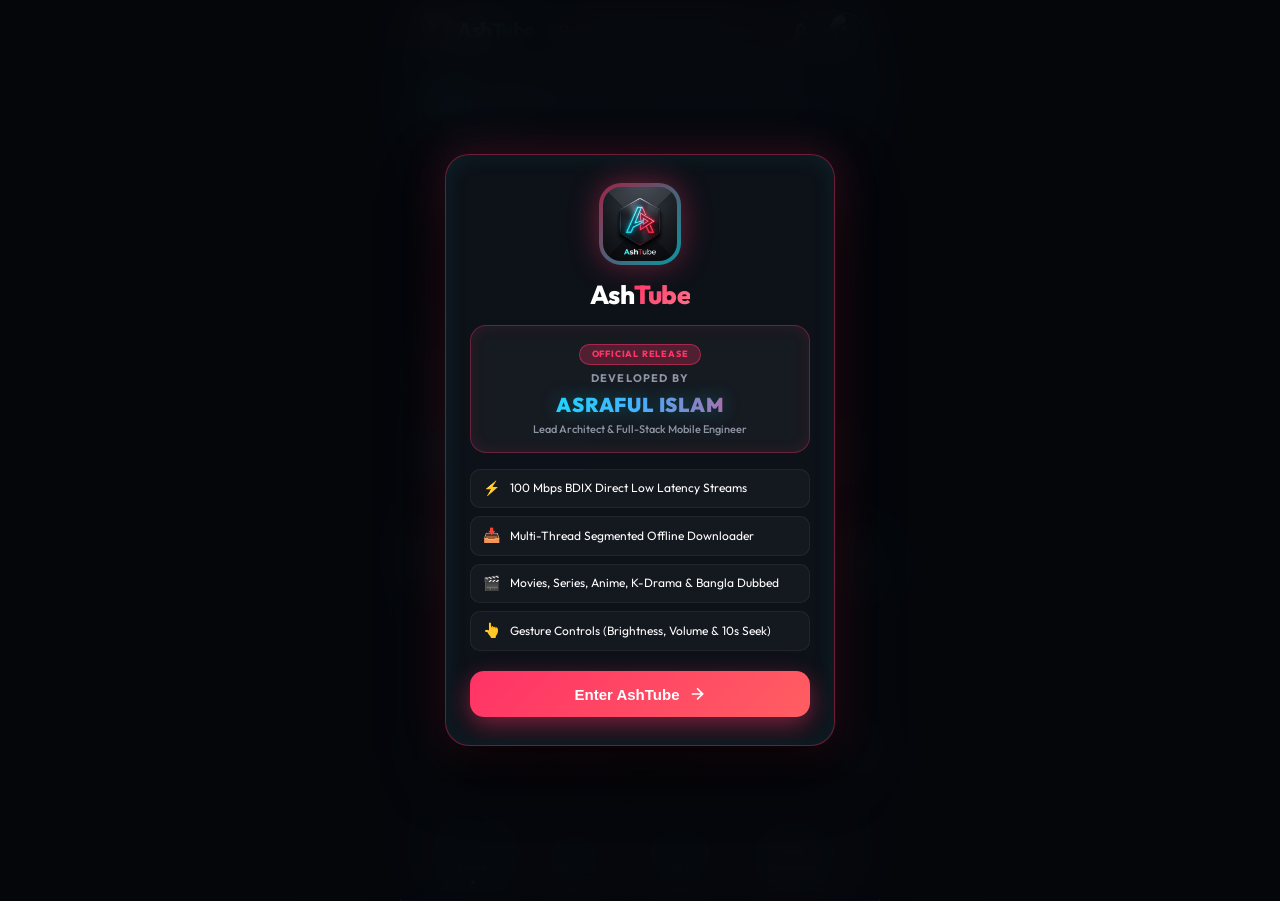
==== commit e3d09379: "feat: real source engine v2.0.0 (BDIX index, HiAnime, live feeds, countdowns) - bdix_index.py: SQLit" ====
--- a/app/src/main/assets/index.html
+++ b/app/src/main/assets/index.html
@@ -90,68 +90,15 @@
           <div class="section-title-wrap">
             <h3 class="section-title">Continue Watching</h3>
           </div>
-          <span class="view-all-link">History &rsaquo;</span>
+          <span class="view-all-link" id="clearHistoryLink">Clear &rsaquo;</span>
         </div>
         <div class="horizontal-scroller" id="continueWatchingRail">
           <!-- Populated dynamically via API -->
         </div>
       </section>
 
-      <!-- Trending on BDIX Row -->
-      <section class="content-section">
-        <div class="section-header">
-          <div class="section-title-wrap">
-            <h3 class="section-title">Trending on BDIX</h3>
-            <span class="section-tag">Ultra-Speed</span>
-          </div>
-          <span class="view-all-link" data-target="movies">View All &rsaquo;</span>
-        </div>
-        <div class="horizontal-scroller" id="trendingBdixRail">
-          <!-- Populated dynamically via API -->
-        </div>
-      </section>
-
-      <!-- Latest Anime Simulcasts Row -->
-      <section class="content-section">
-        <div class="section-header">
-          <div class="section-title-wrap">
-            <h3 class="section-title">Anime Simulcasts</h3>
-            <span class="section-tag" style="background:rgba(225,0,255,0.15);color:#E100FF;border-color:rgba(225,0,255,0.3)">Sub &amp; Dub</span>
-          </div>
-          <span class="view-all-link" data-target="anime">View All &rsaquo;</span>
-        </div>
-        <div class="horizontal-scroller" id="animeRail">
-          <!-- Populated dynamically via API -->
-        </div>
-      </section>
-
-      <!-- Top Korean Dramas Row -->
-      <section class="content-section">
-        <div class="section-header">
-          <div class="section-title-wrap">
-            <h3 class="section-title">Popular K-Dramas</h3>
-            <span class="section-tag" style="background:rgba(255,179,0,0.15);color:#FFB300;border-color:rgba(255,179,0,0.3)">tvN &amp; JTBC</span>
-          </div>
-          <span class="view-all-link" data-target="kdrama">View All &rsaquo;</span>
-        </div>
-        <div class="horizontal-scroller" id="kdramaRail">
-          <!-- Populated dynamically via API -->
-        </div>
-      </section>
-
-      <!-- Bangla Dubbed Movies Row -->
-      <section class="content-section">
-        <div class="section-header">
-          <div class="section-title-wrap">
-            <h3 class="section-title">Bangla Dubbed &amp; Regional</h3>
-            <span class="section-tag" style="background:rgba(0,242,254,0.15);color:#00F2FE;border-color:rgba(0,242,254,0.3)">Dual Audio</span>
-          </div>
-          <span class="view-all-link" data-target="bangla">View All &rsaquo;</span>
-        </div>
-        <div class="horizontal-scroller" id="banglaDubbedRail">
-          <!-- Populated dynamically via API -->
-        </div>
-      </section>
+      <!-- Rails from /api/home (trending, new on BDIX, airing anime countdown, K-Drama, coming soon, Bangla) -->
+      <div id="dynamicRails"></div>
 
     </main>
 
@@ -199,6 +146,10 @@
         <div class="bdix-servers-badges-row" id="bdixServersBadgesRow">
           <!-- Populated dynamically with live latency badges -->
         </div>
+        <div class="backend-url-row">
+          <input type="url" id="backendUrlInput" placeholder="Backend server, e.g. http://192.168.0.10:8000" autocomplete="off" spellcheck="false">
+          <button class="scan-bdix-btn" id="saveBackendUrlBtn" title="Save backend server address"><span>Save</span></button>
+        </div>
       </section>
 
       <!-- Live TV Filter Chips -->
@@ -372,7 +323,7 @@
       
       <!-- Video Element -->
       <video id="mainVideoPlayer" playsinline preload="auto" poster="https://images.unsplash.com/photo-1506703719100-a0f3a48c0f86?auto=format&fit=crop&w=1200&q=80">
-        <source src="https://commondatastorage.googleapis.com/gtv-videos-bucket/sample/BigBuckBunny.mp4" type="video/mp4">
+        <source src="https://test-streams.mux.dev/x36xhzz/x36xhzz.m3u8" type="application/x-mpegURL">
         Your browser does not support HTML5 video.
       </video>
 
--- a/app/src/main/assets/style.css
+++ b/app/src/main/assets/style.css
@@ -2305,3 +2305,55 @@
   box-shadow: 0 12px 30px rgba(255, 51, 102, 0.65);
 }
 
+
+
+/* Backend server address row (BDIX card) */
+.backend-url-row {
+  display: flex;
+  gap: 8px;
+  margin-top: 12px;
+}
+.backend-url-row input {
+  flex: 1;
+  min-width: 0;
+  padding: 8px 10px;
+  border-radius: 10px;
+  border: 1px solid var(--border-subtle);
+  background: var(--bg-surface);
+  color: var(--text-main);
+  font-size: 12px;
+}
+
+/* Download source picker */
+.dl-option {
+  display: flex;
+  flex-direction: column;
+  align-items: flex-start;
+  gap: 2px;
+  width: 100%;
+  padding: 12px 14px;
+  border-radius: 14px;
+  border: 1px solid var(--border-subtle);
+  background: var(--bg-surface);
+  color: var(--text-main);
+  text-align: left;
+  cursor: pointer;
+}
+.dl-option.selected {
+  border-color: var(--accent-cyan);
+  box-shadow: 0 0 0 1px var(--border-glow) inset;
+}
+.dl-option-q { font-weight: 700; font-size: 15px; }
+.dl-option-meta { font-size: 11px; color: var(--text-muted); }
+#qualityOptionsContainer { display: flex; flex-direction: column; gap: 10px; padding: 4px 0 12px; overflow-y: auto; }
+
+
+/* Countdown + availability badges */
+.countdown-chip {
+  position: absolute; left: 6px; bottom: 6px; right: 6px;
+  padding: 3px 6px; border-radius: 8px; text-align: center;
+  font-size: 10px; font-weight: 700; letter-spacing: .02em;
+  background: rgba(7, 8, 13, 0.82); color: var(--accent-cyan);
+  border: 1px solid var(--border-glow); backdrop-filter: blur(6px);
+}
+.poster-badge.soon { background: rgba(255, 179, 0, 0.18); color: var(--accent-gold); border-color: rgba(255, 179, 0, 0.35); }
